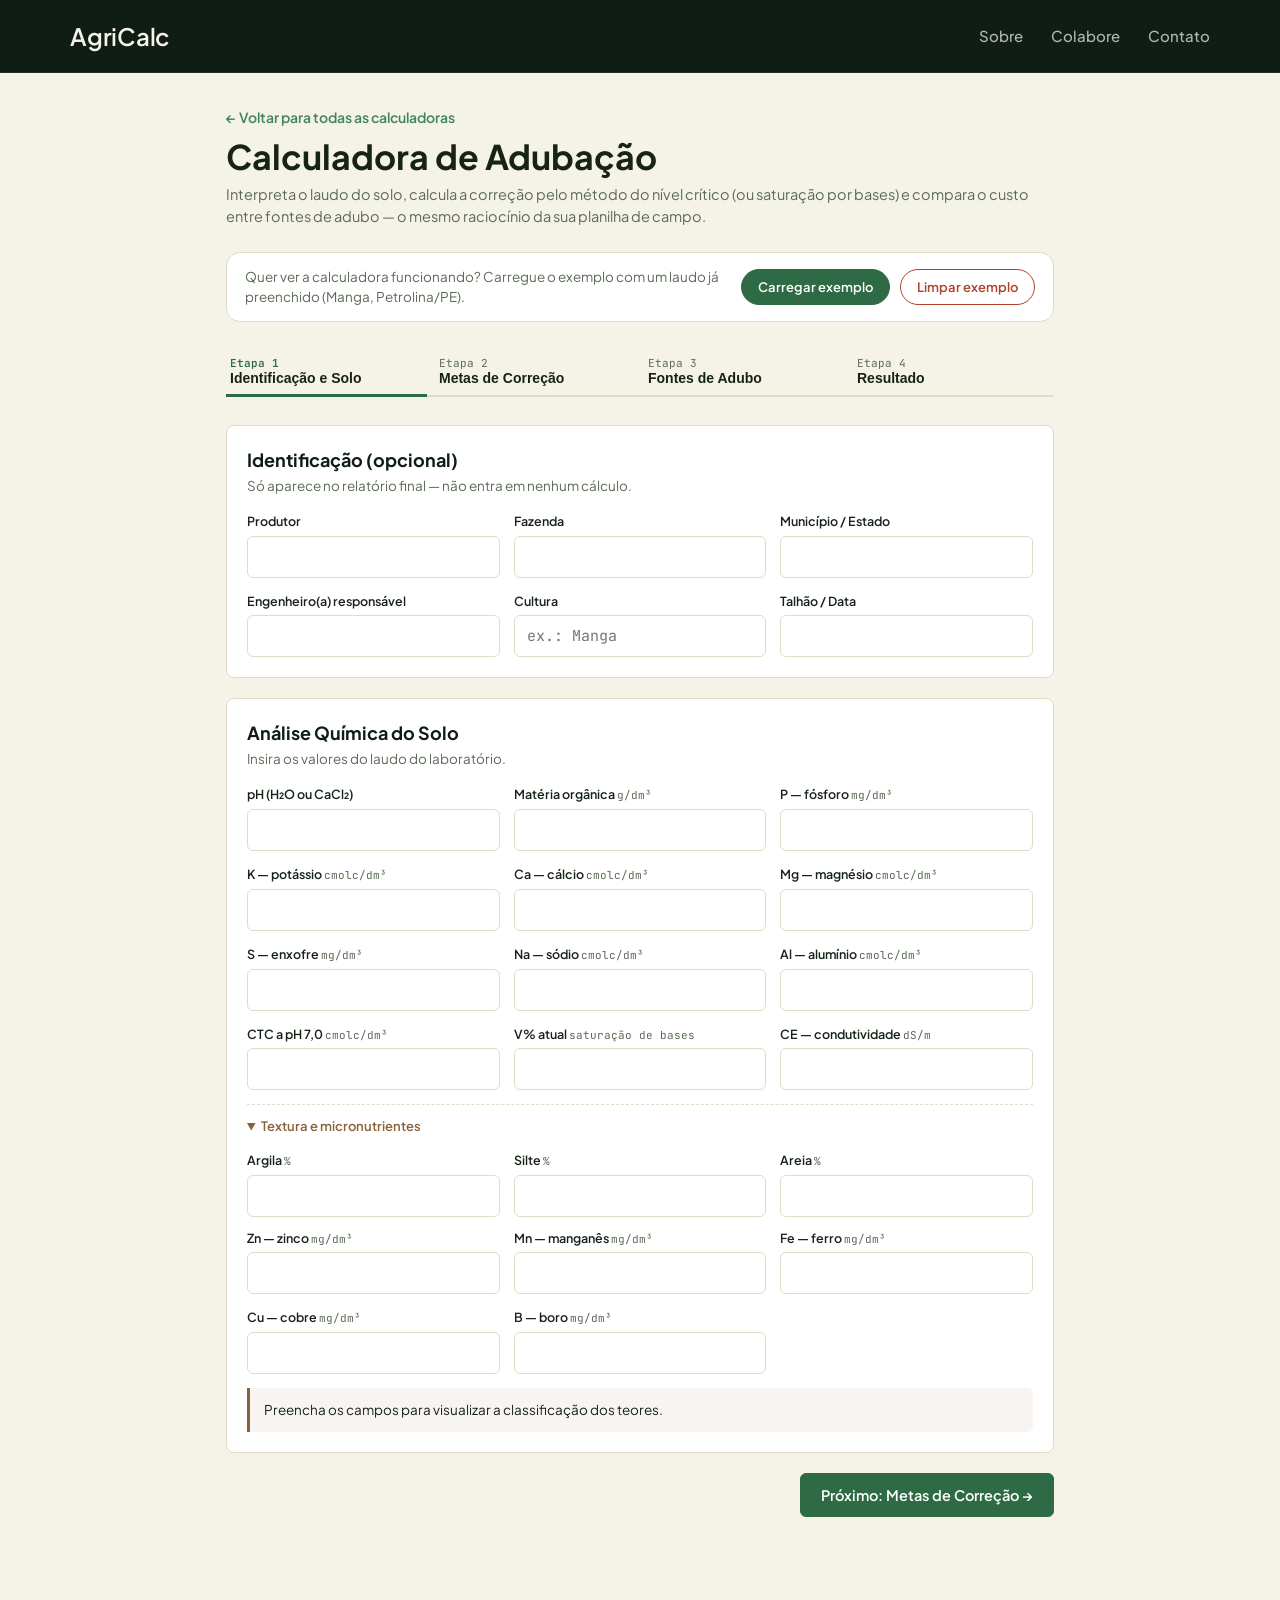
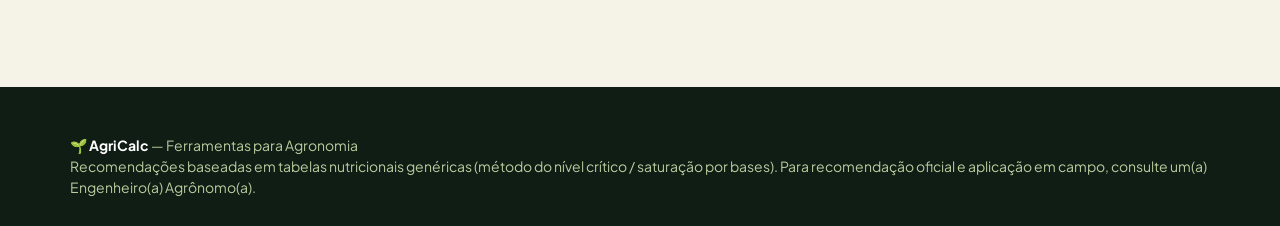
==== apps/correcao.html @ bfd44a60 "Add new pages: Collaborate, Contact, and About sections for AgriCalc" ====
<!DOCTYPE html>
<html lang="pt-BR">
<head>
<meta charset="UTF-8">
<meta name="viewport" content="width=device-width, initial-scale=1.0">
<title>Correção de Solo</title>
<link rel="preconnect" href="https://fonts.googleapis.com">
<link href="https://fonts.googleapis.com/css2?family=JetBrains+Mono:wght@500;600;700&family=Plus+Jakarta+Sans:wght@400;500;600;700;800&display=swap" rel="stylesheet">
<link rel="stylesheet" href="../css/global.css">
</head>
<body>

  <!-- CABEÇALHO -->
  <header>
    <div class="container nav-wrap">
      <a href="../index.html" class="brand">
        AgriCalc<span></span></a>
      <nav>
        <ul>
          <li><a href="pages/sobre.html">Sobre</a></li>
          <li><a href="pages/colaborar.html">Colabore</a></li>
          <li><a href="pages/contato.html">Contato</a></li>
        </ul>
      </nav>
    </div>
  </header>

  <div class="wrap">

    <a href="../index.html" class="btn-back">← Voltar para todas as calculadoras</a>

    <div class="app-header">
      <h1>Calculadora de Adubação</h1>
      <p>Interpreta o laudo do solo, calcula a correção pelo método do nível crítico (ou saturação por bases) e compara o custo entre fontes de adubo — o mesmo raciocínio da sua planilha de campo.</p>
    </div>

    <div class="example-bar">
      <span class="ex-text">Quer ver a calculadora funcionando? Carregue o exemplo com um laudo já preenchido (Manga, Petrolina/PE).</span>
      <button class="btn-sm fill" onclick="carregarExemplo()">Carregar exemplo</button>
      <button class="btn-sm ghost-warn" onclick="limparExemplo()">Limpar exemplo</button>
    </div>

    <div class="mobile-step-indicator" id="mobileStepText">Etapa 1 de 4: Solo</div>

    <div class="stepper">
      <button class="step-btn active" onclick="irPara(1)" id="st-1">
        <span class="step-num">Etapa 1</span>
        <span class="step-lbl">Identificação e Solo</span>
      </button>
      <button class="step-btn" onclick="irPara(2)" id="st-2">
        <span class="step-num">Etapa 2</span>
        <span class="step-lbl">Metas de Correção</span>
      </button>
      <button class="step-btn" onclick="irPara(3)" id="st-3">
        <span class="step-num">Etapa 3</span>
        <span class="step-lbl">Fontes de Adubo</span>
      </button>
      <button class="step-btn" onclick="irPara(4)" id="st-4">
        <span class="step-num">Etapa 4</span>
        <span class="step-lbl">Resultado</span>
      </button>
    </div>

    <!-- ETAPA 1 -->
    <div class="panel active" data-panel="1">

      <div class="card">
        <h2>Identificação (opcional)</h2>
        <p class="sub">Só aparece no relatório final — não entra em nenhum cálculo.</p>
        <div class="grid">
          <div class="field"><label>Produtor</label><input type="text" id="produtor"></div>
          <div class="field"><label>Fazenda</label><input type="text" id="fazenda"></div>
          <div class="field"><label>Município / Estado</label><input type="text" id="municipio"></div>
          <div class="field"><label>Engenheiro(a) responsável</label><input type="text" id="engenheiro"></div>
          <div class="field"><label>Cultura</label><input type="text" id="culturaNome" placeholder="ex.: Manga"></div>
          <div class="field"><label>Talhão / Data</label><input type="text" id="talhaoData"></div>
        </div>
      </div>

      <div class="card">
        <h2>Análise Química do Solo</h2>
        <p class="sub">Insira os valores do laudo do laboratório.</p>
        <div class="grid">
          <div class="field"><label>pH (H₂O ou CaCl₂)</label><input type="text" id="ph" oninput="atualizarTudo()"></div>
          <div class="field"><label>Matéria orgânica <span class="unit">g/dm³</span></label><input type="text" id="mo" oninput="atualizarTudo()"></div>
          <div class="field"><label>P — fósforo <span class="unit">mg/dm³</span></label><input type="text" id="p" oninput="atualizarTudo()"></div>
          <div class="field"><label>K — potássio <span class="unit">cmolc/dm³</span></label><input type="text" id="k" oninput="atualizarTudo()"></div>
          <div class="field"><label>Ca — cálcio <span class="unit">cmolc/dm³</span></label><input type="text" id="ca" oninput="atualizarTudo()"></div>
          <div class="field"><label>Mg — magnésio <span class="unit">cmolc/dm³</span></label><input type="text" id="mg" oninput="atualizarTudo()"></div>
          <div class="field"><label>S — enxofre <span class="unit">mg/dm³</span></label><input type="text" id="s" oninput="atualizarTudo()"></div>
          <div class="field"><label>Na — sódio <span class="unit">cmolc/dm³</span></label><input type="text" id="na" oninput="atualizarTudo()"></div>
          <div class="field"><label>Al — alumínio <span class="unit">cmolc/dm³</span></label><input type="text" id="al" oninput="atualizarTudo()"></div>
          <div class="field"><label>CTC a pH 7,0 <span class="unit">cmolc/dm³</span></label><input type="text" id="ctc" oninput="atualizarTudo()"></div>
          <div class="field"><label>V% atual <span class="unit">saturação de bases</span></label><input type="text" id="vatual" oninput="atualizarTudo()"></div>
          <div class="field"><label>CE — condutividade <span class="unit">dS/m</span></label><input type="text" id="ce" oninput="atualizarTudo()"></div>
        </div>

        <details open>
          <summary>Textura e micronutrientes</summary>
          <div class="grid" style="margin-top:12px;">
            <div class="field"><label>Argila <span class="unit">%</span></label><input type="text" id="argila" oninput="atualizarTudo()"></div>
            <div class="field"><label>Silte <span class="unit">%</span></label><input type="text" id="silte" oninput="atualizarTudo()"></div>
            <div class="field"><label>Areia <span class="unit">%</span></label><input type="text" id="areia" oninput="atualizarTudo()"></div>
          </div>
          <div class="grid" style="margin-top:12px;">
            <div class="field"><label>Zn — zinco <span class="unit">mg/dm³</span></label><input type="text" id="zn" oninput="atualizarTudo()"></div>
            <div class="field"><label>Mn — manganês <span class="unit">mg/dm³</span></label><input type="text" id="mn" oninput="atualizarTudo()"></div>
            <div class="field"><label>Fe — ferro <span class="unit">mg/dm³</span></label><input type="text" id="fe" oninput="atualizarTudo()"></div>
            <div class="field"><label>Cu — cobre <span class="unit">mg/dm³</span></label><input type="text" id="cu" oninput="atualizarTudo()"></div>
            <div class="field"><label>B — boro <span class="unit">mg/dm³</span></label><input type="text" id="b" oninput="atualizarTudo()"></div>
          </div>
        </details>

        <div id="niveis" class="callout">Preencha os campos para visualizar a classificação dos teores.</div>
      </div>

      <div class="nav-row">
        <span></span>
        <button class="btn" onclick="irPara(2)">Próximo: Metas de Correção →</button>
      </div>
    </div>

    <!-- ETAPA 2 -->
    <div class="panel" data-panel="2">

      <div class="card">
        <h2>Área e Cultura</h2>
        <div class="grid two">
          <div class="field"><label>Área a adubar <span class="unit">hectares</span></label><input type="text" id="area" oninput="atualizarTudo()"></div>
          <div class="field"><label>Regime</label>
            <select id="regime">
              <option value="sequeiro">Sequeiro</option>
              <option value="irrigada">Irrigada</option>
            </select>
          </div>
        </div>
      </div>

      <div class="card">
        <h2>Método de correção de Ca, Mg e K</h2>
        <p class="sub">P é sempre corrigido pelo nível crítico. Para Ca, Mg e K, escolha entre elevar até um teor crítico fixo ou até um % alvo da CTC (saturação por bases).</p>
        <div class="radio-row">
          <label><input type="radio" name="metodo" value="nc" checked onchange="atualizarTudo()"> Nível crítico</label>
          <label><input type="radio" name="metodo" value="sat" onchange="atualizarTudo()"> Saturação por bases (% da CTC)</label>
        </div>
        <div class="grid four">
          <div class="field"><label>P crítico <span class="unit">mg/dm³</span></label><input type="text" id="critP" value="60" oninput="atualizarTudo()"></div>
          <div class="field"><label>Ca crítico <span class="unit">cmolc/dm³</span></label><input type="text" id="critCa" value="3,0" oninput="atualizarTudo()"></div>
          <div class="field"><label>Mg crítico <span class="unit">cmolc/dm³</span></label><input type="text" id="critMg" value="0,8" oninput="atualizarTudo()"></div>
          <div class="field"><label>K crítico <span class="unit">cmolc/dm³</span></label><input type="text" id="critK" value="0,31" oninput="atualizarTudo()"></div>
        </div>
        <div class="grid four" style="margin-top:12px;">
          <div class="field"><label>Ca alvo <span class="unit">% da CTC</span></label><input type="text" id="satCa" value="60" oninput="atualizarTudo()"></div>
          <div class="field"><label>Mg alvo <span class="unit">% da CTC</span></label><input type="text" id="satMg" value="15" oninput="atualizarTudo()"></div>
          <div class="field"><label>K alvo <span class="unit">% da CTC</span></label><input type="text" id="satK" value="5" oninput="atualizarTudo()"></div>
          <div class="field"><label>V% alvo</label><input type="text" id="vAlvo" value="70" oninput="atualizarTudo()"></div>
        </div>
      </div>

      <div class="card">
        <h2>Metas Calculadas <span class="unit">(kg/ha)</span></h2>
        <p class="sub">Preenchidas automaticamente a partir do solo e do método acima. N e S não vêm do laudo — informe a exigência da cultura.</p>
        <div class="grid">
          <div class="field"><label>P₂O₅ alvo <span class="unit">kg/ha</span></label><input type="text" id="p_ha" readonly></div>
          <div class="field"><label>K₂O alvo <span class="unit">kg/ha</span></label><input type="text" id="k_ha" readonly></div>
          <div class="field"><label>Ca alvo <span class="unit">kg/ha</span></label><input type="text" id="ca_ha" readonly></div>
          <div class="field"><label>Mg alvo <span class="unit">kg/ha</span></label><input type="text" id="mg_ha" readonly></div>
          <div class="field"><label>N alvo <span class="unit">kg/ha</span></label><input type="text" id="n_ha" value="0" oninput="atualizarTudo()"></div>
          <div class="field"><label>S alvo <span class="unit">kg/ha</span></label><input type="text" id="s_ha" value="0" oninput="atualizarTudo()"></div>
        </div>
      </div>

      <div class="nav-row">
        <button class="btn ghost" onclick="irPara(1)">← Voltar</button>
        <button class="btn" onclick="irPara(3)">Próximo: Fontes de Adubo →</button>
      </div>
    </div>

    <!-- ETAPA 3 -->
    <div class="panel" data-panel="3">
      <div class="card">
        <h2>Fontes de Nutrientes</h2>
        <p class="sub">Escolha a fonte preferida de cada nutriente. Composição (%) e preço (R$/kg) vêm pré-carregados e são editáveis — ajuste ao que você compra na região.</p>

        <div class="subhead">Fósforo (P₂O₅)</div>
        <div class="field"><label>Fonte de P₂O₅</label>
          <select id="fonteP" onchange="atualizarTudo()"></select>
          <div class="composition" id="compP"></div>
        </div>

        <div class="subhead">Potássio (K₂O)</div>
        <div class="field"><label>Fonte de K₂O</label>
          <select id="fonteK" onchange="atualizarTudo()"></select>
          <div class="composition" id="compK"></div>
        </div>

        <div class="subhead">Nitrogênio (N)</div>
        <div class="field"><label>Fonte de N</label>
          <select id="fonteN" onchange="atualizarTudo()"></select>
          <div class="composition" id="compN"></div>
        </div>

        <div class="subhead">Cálcio (Ca)</div>
        <div class="field"><label>Fonte de Ca</label>
          <select id="fonteCa" onchange="atualizarTudo()"></select>
          <div class="composition" id="compCa"></div>
        </div>

        <div class="subhead">Magnésio (Mg)</div>
        <div class="field"><label>Fonte de Mg</label>
          <select id="fonteMg" onchange="atualizarTudo()"></select>
          <div class="composition" id="compMg"></div>
        </div>

        <details open>
          <summary>Micronutrientes (aplicação corretiva com base no laudo)</summary>
          <div class="grid four" style="margin-top:12px;">
            <div class="field"><label>Preço Sulf. Zinco <span class="unit">R$/kg</span></label><input type="text" id="precoZn" value="8" oninput="atualizarTudo()"></div>
            <div class="field"><label>Preço Sulf. Manganês <span class="unit">R$/kg</span></label><input type="text" id="precoMn" value="7" oninput="atualizarTudo()"></div>
            <div class="field"><label>Preço Sulf. Cobre <span class="unit">R$/kg</span></label><input type="text" id="precoCu" value="18" oninput="atualizarTudo()"></div>
            <div class="field"><label>Preço Bórax <span class="unit">R$/kg</span></label><input type="text" id="precoB" value="6" oninput="atualizarTudo()"></div>
            <div class="field"><label>Preço Fe-EDTA <span class="unit">R$/kg</span></label><input type="text" id="precoFe" value="45" oninput="atualizarTudo()"></div>
          </div>
        </details>
      </div>

      <div class="nav-row">
        <button class="btn ghost" onclick="irPara(2)">← Voltar</button>
        <button class="btn" onclick="atualizarTudo(); irPara(4)">Calcular Adubação →</button>
      </div>
    </div>

    <!-- ETAPA 4 -->
    <div class="panel" data-panel="4">
      <div id="resultado"></div>
      <div class="nav-row">
        <button class="btn ghost" onclick="irPara(3)">← Ajustar Adubos</button>
        <button class="btn ghost" onclick="irPara(1)">Nova Consulta</button>
      </div>
    </div>

  </div>

  <footer>
    <div class="container footer-wrap">
      <div>🌱 <strong style="color:#fff;">AgriCalc</strong> — Ferramentas para Agronomia</div>
      <div>Recomendações baseadas em tabelas nutricionais genéricas (método do nível crítico / saturação por bases). Para recomendação oficial e aplicação em campo, consulte um(a) Engenheiro(a) Agrônomo(a).</div>
    </div>
  </footer>

<script>
/* ---------- utilidades numéricas ---------- */
function num(id){
  const el = document.getElementById(id);
  if(!el) return 0;
  const raw = (el.value || '').toString().trim().replace(/\./g,'').replace(',', '.');
  const v = parseFloat(raw);
  return isNaN(v) ? 0 : v;
}
function fmt(v, dec){
  dec = dec===undefined ? 1 : dec;
  if(!isFinite(v)) v = 0;
  return v.toLocaleString('pt-BR', {minimumFractionDigits:dec, maximumFractionDigits:dec});
}
function tagClass(label){
  const l = label.toLowerCase();
  if(l==='alto'||l==='bom'||l==='alcalino') return 'alto';
  if(l==='médio'||l==='medio') return 'medio';
  if(l==='ácido'||l==='acido'||l==='ruim'||l==='salino'||l==='sódico'||l==='sodico') return 'alerta';
  return 'baixo';
}
function tag(label){ return '<span class="badge '+tagClass(label)+'">'+label+'</span>'; }

/* ---------- catálogo de fontes ---------- */
const CATALOGO = {
  P2O5: [
    {id:'map', nome:'MAP — Fosfato Monoamônico', comp:48, extra:{N:11}, preco:5.2},
    {id:'dap', nome:'DAP — Fosfato Diamônico', comp:45, extra:{N:16}, preco:5.6},
    {id:'sfs', nome:'Superfosfato Simples', comp:20, extra:{Ca:18, S:10}, preco:2.4},
    {id:'sft', nome:'Superfosfato Triplo', comp:41, extra:{Ca:12}, preco:4.4},
  ],
  K2O: [
    {id:'kcl', nome:'Cloreto de Potássio (KCl)', comp:60, extra:{}, preco:3.6},
    {id:'kcl_branco', nome:'KCl Branco', comp:60, extra:{}, preco:4.3},
    {id:'sulfato_k', nome:'Sulfato de Potássio', comp:48, extra:{S:17}, preco:8.5},
    {id:'nitrato_k', nome:'Nitrato de Potássio', comp:44, extra:{N:13}, preco:9.6},
  ],
  N: [
    {id:'ureia', nome:'Ureia', comp:45, extra:{}, preco:2.8},
    {id:'sulfato_amonio', nome:'Sulfato de Amônio', comp:21, extra:{S:24}, preco:2.2},
    {id:'nitrato_ca', nome:'Nitrato de Cálcio', comp:15, extra:{Ca:19}, preco:6.0},
    {id:'nitrato_mg', nome:'Nitrato de Magnésio', comp:11, extra:{Mg:9.5}, preco:8.8},
  ],
  Ca: [
    {id:'gesso', nome:'Gesso Agrícola', comp:23, extra:{S:17}, preco:1.0},
    {id:'nitrato_ca2', nome:'Nitrato de Cálcio', comp:19, extra:{N:15}, preco:6.0},
    {id:'calcario', nome:'Calcário Calcítico (referência)', comp:32, extra:{}, preco:0.35},
  ],
  Mg: [
    {id:'sulfato_mg', nome:'Sulfato de Magnésio', comp:9.5, extra:{S:13}, preco:4.8},
    {id:'oxido_mg', nome:'Óxido de Magnésio', comp:55, extra:{}, preco:2.8},
    {id:'nitrato_mg2', nome:'Nitrato de Magnésio', comp:9.5, extra:{N:11}, preco:8.8},
  ],
};
const LABELS = {P2O5:'P₂O₅', K2O:'K₂O', N:'N', Ca:'Ca', Mg:'Mg', S:'S'};

function popularSelects(){
  const map = {fonteP:'P2O5', fonteK:'K2O', fonteN:'N', fonteCa:'Ca', fonteMg:'Mg'};
  Object.entries(map).forEach(([selId, grp])=>{
    const sel = document.getElementById(selId);
    sel.innerHTML = CATALOGO[grp].map(p=>'<option value="'+p.id+'">'+p.nome+'</option>').join('');
  });
}

function preencherComposicao(grp, selId, compDivId){
  const sel = document.getElementById(selId);
  const produto = CATALOGO[grp].find(p=>p.id===sel.value);
  const div = document.getElementById(compDivId);
  if(!produto){ div.innerHTML=''; return; }
  let html = '<label>'+LABELS[grp]+' % <input type="text" data-comp="'+grp+'|'+produto.id+'|comp" value="'+produto.comp+'" onchange="atualizarTudo()"></label>';
  Object.keys(produto.extra).forEach(k=>{
    html += '<label>'+k+' % <input type="text" data-comp="'+grp+'|'+produto.id+'|'+k+'" value="'+produto.extra[k]+'" onchange="atualizarTudo()"></label>';
  });
  html += '<label>R$/kg <input type="text" data-comp="'+grp+'|'+produto.id+'|preco" value="'+produto.preco+'" onchange="atualizarTudo()"></label>';
  div.innerHTML = html;
}

function valorOverride(grp, id, campo, padrao){
  const el = document.querySelector('[data-comp="'+grp+'|'+id+'|'+campo+'"]');
  if(!el) return padrao;
  const raw = el.value.toString().trim().replace(',', '.');
  const v = parseFloat(raw);
  return isNaN(v) ? padrao : v;
}

/* ---------- classificações (laudo) ---------- */
function classPH(v){ return v<=5.5?'Ácido': v>=7?'Alcalino':'Bom'; }
function classMO(v){ return v>=31?'Alto': v<=15?'Baixo':'Médio'; }
function classP(v){ return v>=31?'Alto': v<=13?'Baixo':'Médio'; }
function classCa(v){ return v>=3?'Alto': v<=1.6?'Baixo':'Médio'; }
function classMg(v){ return v>=0.8?'Alto': v<=0.4?'Baixo':'Médio'; }
function classK(v){ return v>=0.31?'Alto': v<=0.16?'Baixo':'Médio'; }
function classNa(v){ return v>=2?'Alto': v<=1?'Baixo':'Médio'; }
function classCE(v){ return v>=4?'Salino': v<=2?'Baixo':'Médio'; }
function classAl(v){ return v>=1?'Alto': v<=0.4?'Baixo':'Médio'; }
function classS(v){ return v>=15?'Alto': v<=10?'Baixo':'Médio'; }
function classSB(v){ return v>=6?'Alto': v<=2.6?'Baixo':'Médio'; }
function classCTC(v){ return v>=8?'Alto': v<=4.1?'Baixo':'Médio'; }
function classV(v){ return v>=71?'Alto': v<=51?'Baixo':'Médio'; }
function classPST(v){ return v>=15?'Sódico': v<=5?'Baixo':'Médio'; }
function classRatio(v, th){ return v>=th?'Bom':'Baixo'; }
function classCaK(v){ return v>=5?'Bom':'Ruim'; }

function classTextura(argila, areia){
  if(argila>=60) return 'Argiloso';
  if(areia>=70) return 'Arenoso';
  return 'Médio';
}

/* micronutrientes: [classificação, dose sugerida] */
function microZn(v){ return {c: v>=1.6?'Alto':v<=1?'Baixo':'Médio', dose: v>=2.2?0:(v<=1?6:3)}; }
function microMn(v){ return {c: v>=9?'Alto':v<=6?'Baixo':'Médio', dose: v>=12?0:(v<=3?15:8)}; }
function microCu(v){ return {c: v>=1.3?'Alto':v<=0.8?'Baixo':'Médio', dose: v>=1.8?0:(v<=0.4?3:2)}; }
function microB(v){ return {c: v>=0.61?'Alto':v<=0.36?'Baixo':'Médio', dose: v>=0.9?0:(v<=0.16?3:2)}; }
function microFe(v){ return {c: v>=31?'Alto':v<=19?'Baixo':'Médio', dose: v>=35?0:(v<=19?6:3)}; }

/* ---------- navegação ---------- */
function irPara(n){
  document.querySelectorAll('.panel').forEach(p=>p.classList.remove('active'));
  document.querySelector('[data-panel="'+n+'"]').classList.add('active');
  document.querySelectorAll('.step-btn').forEach(b=>b.classList.remove('active'));
  document.getElementById('st-'+n).classList.add('active');
  const labels = ['Solo','Metas','Adubos','Resultado'];
  document.getElementById('mobileStepText').textContent = 'Etapa '+n+' de 4: '+labels[n-1];
  if(n===4){ renderResultado(); }
  window.scrollTo({top:0, behavior:'smooth'});
}

/* ---------- cálculo principal ---------- */
function atualizarTudo(){
  atualizarNiveis();
  atualizarMetas();
  atualizarComposicoes();
  if(document.querySelector('[data-panel="4"]').classList.contains('active')){
    renderResultado();
  }
}

function atualizarComposicoes(){
  preencherComposicao('P2O5','fonteP','compP');
  preencherComposicao('K2O','fonteK','compK');
  preencherComposicao('N','fonteN','compN');
  preencherComposicao('Ca','fonteCa','compCa');
  preencherComposicao('Mg','fonteMg','compMg');
}

function atualizarNiveis(){
  const ph=num('ph'), mo=num('mo'), p=num('p'), k=num('k'), ca=num('ca'), mg=num('mg'),
        s=num('s'), na=num('na'), al=num('al'), ctc=num('ctc'), ce=num('ce');

  if(!ph && !p && !k && !ca && !mg && !ctc){
    document.getElementById('niveis').innerHTML = 'Preencha os campos para visualizar a classificação dos teores.';
    return;
  }

  const sb = ca+mg+k+na;
  const pctCa = ctc>0 ? (ca/ctc)*100 : 0;
  const pctMg = ctc>0 ? (mg/ctc)*100 : 0;
  const pctK  = ctc>0 ? (k/ctc)*100 : 0;
  const pst   = ctc>0 ? (na/ctc)*100 : 0;
  const vAtual = num('vatual') || (ctc>0 ? (sb/ctc)*100 : 0);
  const caMg = mg>0 ? ca/mg : 0;
  const mgK = k>0 ? mg/k : 0;
  const caMgK = k>0 ? (ca+mg)/k : 0;
  const caK = k>0 ? ca/k : 0;

  let html = '<div class="table-responsive"><table><tr><th>Atributo</th><th class="num">Valor</th><th>Classe</th><th>Atributo</th><th class="num">Valor</th><th>Classe</th></tr>';
  const rows = [
    ['pH', fmt(ph,1), classPH(ph), 'CTC (pH 7,0)', fmt(ctc,2), classCTC(ctc)],
    ['M.O. (g/dm³)', fmt(mo,1), classMO(mo), 'V% atual', fmt(vAtual,1)+'%', classV(vAtual)],
    ['P (mg/dm³)', fmt(p,1), classP(p), 'Ca/Mg', fmt(caMg,2), classRatio(caMg,3)],
    ['K (cmolc/dm³)', fmt(k,2), classK(k), 'Mg/K', fmt(mgK,2), classRatio(mgK,3)],
    ['Ca (cmolc/dm³)', fmt(ca,2), classCa(ca), '(Ca+Mg)/K', fmt(caMgK,2), classRatio(caMgK,10)],
    ['Mg (cmolc/dm³)', fmt(mg,2), classMg(mg), 'Ca/K', fmt(caK,2), classCaK(caK)],
    ['S (mg/dm³)', fmt(s,1), classS(s), 'Soma de Bases (SB)', fmt(sb,2), classSB(sb)],
    ['Na (cmolc/dm³)', fmt(na,2), classNa(na), '%Ca / %Mg / %K da CTC', fmt(pctCa,1)+' / '+fmt(pctMg,1)+' / '+fmt(pctK,1), ''],
    ['Al (cmolc/dm³)', fmt(al,2), classAl(al), 'PST', fmt(pst,1)+'%', classPST(pst)],
    ['CE (dS/m)', fmt(ce,2), classCE(ce), 'Textura', classTextura(num('argila'),num('areia')), ''],
  ];
  rows.forEach(r=>{
    html += '<tr><td>'+r[0]+'</td><td class="num">'+r[1]+'</td><td>'+(r[2]?tag(r[2]):'')+'</td>'+
            '<td>'+r[3]+'</td><td class="num">'+r[4]+'</td><td>'+(r[5]?tag(r[5]):'')+'</td></tr>';
  });
  html += '</table></div>';
  document.getElementById('niveis').innerHTML = html;
}

function calcularMetas(){
  const p=num('p'), ca=num('ca'), mg=num('mg'), k=num('k'), ctc=num('ctc');
  const critP=num('critP')||60, critCa=num('critCa')||3.0, critMg=num('critMg')||0.8, critK=num('critK')||0.31;
  const satCa=num('satCa')||60, satMg=num('satMg')||15, satK=num('satK')||5;
  const metodo = document.querySelector('input[name="metodo"]:checked').value;

  const corrP = Math.max(0,(critP-p))*2;
  const corrP2O5 = corrP*2.29;

  const corrCaNC = Math.max(0,(critCa-ca))*400;
  const corrMgNC = Math.max(0,(critMg-mg))*240;
  const corrKNC  = Math.max(0,(critK-k))*780;
  const corrK2ONC = corrKNC*1.2;

  const corrCaSat = Math.max(0, ((satCa/100)*ctc - ca))*400;
  const corrMgSat = Math.max(0, ((satMg/100)*ctc - mg))*240;
  const corrKSat  = Math.max(0, ((satK/100)*ctc - k))*780;
  const corrK2OSat = corrKSat*1.2;

  const usarSat = metodo==='sat';
  return {
    P2O5: corrP2O5,
    K2O: usarSat ? corrK2OSat : corrK2ONC,
    Ca: usarSat ? corrCaSat : corrCaNC,
    Mg: usarSat ? corrMgSat : corrMgNC,
    ref: {corrCaNC, corrMgNC, corrKNC, corrCaSat, corrMgSat, corrKSat, usarSat}
  };
}

function atualizarMetas(){
  const m = calcularMetas();
  document.getElementById('p_ha').value = fmt(m.P2O5,1);
  document.getElementById('k_ha').value = fmt(m.K2O,1);
  document.getElementById('ca_ha').value = fmt(m.Ca,1);
  document.getElementById('mg_ha').value = fmt(m.Mg,1);
}

/* ---------- tabela de fontes / custo ---------- */
function linhaProduto(grp, produto, alvoKgHa, area, selecionadoId){
  const comp = valorOverride(grp, produto.id, 'comp', produto.comp);
  const qtdHa = comp>0 ? (alvoKgHa*100)/comp : 0;
  const custoHa = qtdHa * valorOverride(grp, produto.id, 'preco', produto.preco);
  const extras = Object.keys(produto.extra).map(k=>{
    const pctExtra = valorOverride(grp, produto.id, k, produto.extra[k]);
    const kgHaExtra = qtdHa*pctExtra/100;
    return k+': '+fmt(kgHaExtra,1)+' kg/ha';
  }).join(' · ');
  const selecionado = produto.id===selecionadoId;
  return {
    html: '<tr class="'+(selecionado?'selected':'')+'"><td>'+produto.nome+(selecionado?' <strong>(selecionada)</strong>':'')+'</td>'+
      '<td class="num">'+fmt(qtdHa,1)+'</td>'+
      '<td class="num">'+fmt(qtdHa*area,0)+'</td>'+
      '<td>'+(extras||'—')+'</td>'+
      '<td class="num">R$ '+fmt(custoHa,2)+'</td>'+
      '<td class="num">R$ '+fmt(custoHa*area,2)+'</td></tr>',
    qtdHa, custoHa, selecionado
  };
}

function tabelaGrupo(grp, alvoKgHa, area, selId){
  if(alvoKgHa<=0){
    return {html:'<p class="callout">Meta de '+LABELS[grp]+' já atendida pelo solo — nenhuma correção necessária.</p>', selecionada:null};
  }
  const selecionadoId = document.getElementById(selId).value;
  let head = '<div class="table-responsive"><table><tr><th>Fonte de '+LABELS[grp]+'</th><th class="num">kg/ha</th><th class="num">Total ('+fmt(area,0)+' ha)</th><th>Nutrientes extras</th><th class="num">R$/ha</th><th class="num">R$ total</th></tr>';
  let body = '';
  let selecionada = null;
  CATALOGO[grp].forEach(prod=>{
    const linha = linhaProduto(grp, prod, alvoKgHa, area, selecionadoId);
    body += linha.html;
    if(linha.selecionado) selecionada = linha;
  });
  return {html: head+body+'</table></div>', selecionada};
}

function renderResultado(){
  const area = num('area')||1;
  const m = calcularMetas();

  let out = '';

  out += '<div class="card"><h2>Resumo das Metas de Correção</h2><p class="sub">Método usado para Ca, Mg e K: <strong>'+(m.ref.usarSat?'Saturação por Bases':'Nível Crítico')+'</strong>. Valores em kg/ha e para a área total.</p>';
  out += '<div class="kpi-row">';
  [['P₂O₅', m.P2O5], ['K₂O', m.K2O], ['Ca', m.Ca], ['Mg', m.Mg]].forEach(([label,val])=>{
    out += '<div class="kpi"><div class="k-label">'+label+'</div><div class="k-value">'+fmt(val,1)+' kg/ha</div></div>';
  });
  out += '</div>';
  out += '<p class="sub" style="margin-top:10px;">Referência cruzada — Ca/Mg/K pelo outro método: nível crítico Ca '+fmt(m.ref.corrCaNC,1)+' · Mg '+fmt(m.ref.corrMgNC,1)+' · K₂O '+fmt(m.ref.corrKNC*1.2,1)+' kg/ha &nbsp;|&nbsp; saturação de bases Ca '+fmt(m.ref.corrCaSat,1)+' · Mg '+fmt(m.ref.corrMgSat,1)+' · K₂O '+fmt(m.ref.corrKSat*1.2,1)+' kg/ha.</p>';
  out += '</div>';

  let totalCusto = 0;
  const grupos = [
    ['P2O5', m.P2O5, 'fonteP'],
    ['K2O', m.K2O, 'fonteK'],
    ['N', num('n_ha'), 'fonteN'],
    ['Ca', m.Ca, 'fonteCa'],
    ['Mg', m.Mg, 'fonteMg'],
  ];
  grupos.forEach(([grp, alvo, selId])=>{
    const t = tabelaGrupo(grp, alvo, area, selId);
    out += '<div class="card"><h2>'+LABELS[grp]+'</h2>'+t.html+'</div>';
    if(t.selecionada) totalCusto += t.selecionada.custoHa*area;
  });

  // micronutrientes
  const micros = [
    ['Zn', microZn(num('zn')), 'Sulfato de Zinco', num('precoZn')],
    ['Mn', microMn(num('mn')), 'Sulfato de Manganês', num('precoMn')],
    ['Cu', microCu(num('cu')), 'Sulfato de Cobre', num('precoCu')],
    ['B', microB(num('b')), 'Bórax', num('precoB')],
    ['Fe', microFe(num('fe')), 'Fe-EDTA', num('precoFe')],
  ];
  let microHtml = '<div class="table-responsive"><table><tr><th>Nutriente</th><th>Teor</th><th>Classe</th><th>Recomendação</th><th class="num">Total área</th><th class="num">R$ total</th></tr>';
  let custoMicro = 0;
  micros.forEach(([sym, r, produto, preco])=>{
    const totalKg = r.dose*area;
    const custo = totalKg*preco;
    if(r.dose>0) custoMicro += custo;
    microHtml += '<tr><td>'+sym+'</td><td class="num">'+fmt(num(sym.toLowerCase()),2)+' mg/dm³</td><td>'+tag(r.c)+'</td>'+
      '<td>'+(r.dose>0 ? r.dose+' kg/ha de '+produto : 'Dispensa aplicação')+'</td>'+
      '<td class="num">'+fmt(totalKg,0)+' kg</td>'+
      '<td class="num">'+(r.dose>0?'R$ '+fmt(custo,2):'—')+'</td></tr>';
  });
  microHtml += '</table></div>';
  out += '<div class="card"><h2>Micronutrientes</h2><p class="sub">Doses corretivas fixas conforme classe de teor do laudo.</p>'+microHtml+'</div>';
  totalCusto += custoMicro;

  out += '<div class="total-box"><div><div class="t-label">Custo estimado do plano de adubação · '+fmt(area,0)+' ha</div><div class="t-value">R$ '+fmt(totalCusto,2)+'</div></div>'+
         '<div style="font-size:.85rem;color:#c9d6b8;max-width:280px;">Soma das fontes selecionadas em cada nutriente + micronutrientes recomendados. Preços são estimativas editáveis na Etapa 3.</div></div>';

  document.getElementById('resultado').innerHTML = out;
}

/* ---------- exemplo ---------- */
const EXEMPLO = {
  produtor:'Valdemar dos Santos Rodrigues', fazenda:'R4Ni', municipio:'Petrolina, Pernambuco',
  engenheiro:'Wylton Martins França', culturaNome:'Manga', talhaoData:'Talhão 1 · 18/06/2026',
  ph:'6,8', mo:'31,54', p:'53,2', k:'0,25', ca:'2,4', mg:'0,8', s:'', na:'0,43', al:'0',
  ctc:'7,37', vatual:'79', ce:'0,72', argila:'10', silte:'10', areia:'80',
  zn:'17,9', mn:'26,4', fe:'196,2', cu:'0,6', b:'1,42', area:'5'
};
function carregarExemplo(){
  Object.entries(EXEMPLO).forEach(([id,val])=>{
    const el = document.getElementById(id);
    if(el) el.value = val;
  });
  document.getElementById('regime').value = 'irrigada';
  atualizarTudo();
  irPara(1);
}
function limparExemplo(){
  Object.keys(EXEMPLO).forEach(id=>{
    const el = document.getElementById(id);
    if(el) el.value = '';
  });
  document.getElementById('area').value = '';
  document.getElementById('regime').value = 'sequeiro';
  document.getElementById('niveis').innerHTML = 'Preencha os campos para visualizar a classificação dos teores.';
  ['p_ha','k_ha','ca_ha','mg_ha'].forEach(id=>document.getElementById(id).value='0,0');
  document.getElementById('n_ha').value = '0';
  document.getElementById('s_ha').value = '0';
  document.getElementById('resultado').innerHTML = '';
  irPara(1);
}

/* ---------- init ---------- */
popularSelects();
atualizarComposicoes();
atualizarNiveis();
atualizarMetas();
</script>
</body>
</html>
---- css/global.css ----
:root {
  /* Paleta AgriCalc — tons de campo: verde-mata, terra e papel */
  --color-dark: #0F1D15;       /* verde quase-preto — header, footer, títulos */
  --color-primary: #2E6B45;    /* verde de trabalho — botões, links, foco */
  --color-medium: #3F8557;     /* verde médio — hovers, destaques, stats */
  --color-light: #B8CC9E;      /* sálvia clara — texto sobre fundo escuro */

  --color-bg: #F5F2E8;         /* papel/pergaminho — fundo principal */
  --color-card: #FFFFFF;
  --color-text: #182318;
  --color-muted: #5B6A57;
  --color-border: #E1DBC7;
  --radius: 14px;

  /* Cores complementares — badges, alertas e categorias */
  --color-accent: #8A6239;     /* terra — categoria Solo, textos secundários */
  --color-teal: #2D6E6B;       /* categoria Aplicação (água/pulverização) */
  --color-alert: #AE4128;      /* alerta — avisos e valores fora da faixa */
  --radius-sm: 8px;

  /* Tipografia */
  --font-display: 'Plus Jakarta Sans', sans-serif;
  --font-body: 'Plus Jakarta Sans', sans-serif;
  --font-mono: 'JetBrains Mono', monospace;
}

* { box-sizing: border-box; margin: 0; padding: 0; }

body {
  background-color: var(--color-bg);
  color: var(--color-text);
  font-family: var(--font-body);
  line-height: 1.5;
  -webkit-font-smoothing: antialiased;
}

.container {
  max-width: 1180px;
  margin: 0 auto;
  padding: 0 20px;
}

/* ==========================================================================
   HEADER / NAVBAR (compartilhado por todas as páginas)
   — verde-escuro profundo, mesma cor do rodapé, contrastando com o papel
     do restante da página
   ========================================================================== */
header {
  background: var(--color-dark);
  border-bottom: 1px solid rgba(255, 255, 255, 0.08);
  position: sticky;
  top: 0;
  z-index: 100;
}
.nav-wrap {
  display: flex;
  justify-content: space-between;
  align-items: center;
  height: 72px;
}
.brand {
  font-family: var(--font-body);
  font-size: 24px;
  font-weight: 600;
  color: var(--color-bg);
  text-decoration: none;
  display: flex;
  align-items: center;
  gap: 8px;
  letter-spacing: -0.01em;
}

nav ul { display: flex; list-style: none; gap: 28px; }
nav a {
  text-decoration: none;
  color: rgba(245, 242, 232, 0.72);
  font-weight: 500;
  font-size: 15px;
  transition: color 0.2s;
}
nav a:hover { color: var(--color-light); }
nav a[aria-current="page"] { color: var(--color-light); font-weight: 600; }

.btn-back {
  display: inline-flex;
  align-items: center;
  gap: 6px;
  color: var(--color-medium);
  text-decoration: none;
  font-weight: 600;
  font-size: 14px;
  transition: color 0.2s;
}
.btn-back:hover { color: var(--color-primary); }

/* ==========================================================================
   HERO (página inicial)
   — prolonga o verde-escuro do header e dissolve em direção ao papel,
     com textura sutil lembrando sulcos de plantio
   ========================================================================== */
.hero {
  padding: 76px 0 64px 0;
  text-align: center;
  background: linear-gradient(180deg, var(--color-dark) 0%, #2A5138 100%, var(--color-bg) 100%);
}
.hero-tag {
  display: inline-flex;
  align-items: center;
  gap: 6px;
  font-family: var(--font-mono);
  font-size: 12.5px;
  background: rgba(255, 255, 255, 0.07);
  color: var(--color-light);
  padding: 6px 16px;
  border-radius: 20px;
  margin-bottom: 22px;
  font-weight: 500;
  border: 1px solid rgba(255, 255, 255, 0.16);
}
.hero h1 {
  font-family: var(--font-display);
  font-size: clamp(34px, 5.5vw, 52px);
  font-weight: 700;
  color: var(--color-bg);
  margin-bottom: 18px;
  line-height: 1.15;
  letter-spacing: -0.02em;
}
.hero p {
  font-size: 18px;
  color: rgba(245, 242, 232, 0.72);
  max-width: 700px;
  margin: 0 auto 36px auto;
}

.search-wrapper { max-width: 640px; margin: 0 auto; }
.search-box {
  display: flex;
  align-items: center;
  background: var(--color-card);
  border: 2px solid transparent;
  border-radius: 40px;
  padding: 6px 8px 6px 20px;
  box-shadow: 0 14px 34px rgba(6, 16, 10, 0.35);
  transition: all 0.2s ease;
}
.search-box:focus-within {
  border-color: var(--color-medium);
  box-shadow: 0 14px 38px rgba(6, 16, 10, 0.4);
}
.search-box input {
  width: 100%;
  border: none;
  outline: none;
  font-size: 16px;
  background: transparent;
  color: var(--color-dark);
  font-family: var(--font-body);
}
.search-btn {
  background: var(--color-primary);
  color: white;
  border: none;
  padding: 12px 24px;
  border-radius: 30px;
  font-weight: 600;
  cursor: pointer;
  font-size: 14px;
  transition: background 0.2s;
}
.search-btn:hover { background: var(--color-dark); }

.quick-filters {
  display: flex;
  justify-content: center;
  flex-wrap: wrap;
  gap: 8px;
  margin-top: 20px;
}
.chip {
  background: rgba(255, 255, 255, 0.06);
  border: 1px solid rgba(255, 255, 255, 0.16);
  padding: 6px 14px;
  border-radius: 20px;
  font-size: 13px;
  color: rgba(245, 242, 232, 0.78);
  cursor: pointer;
  transition: all 0.2s;
  font-weight: 500;
}
.chip:hover {
  border-color: var(--color-light);
  color: var(--color-light);
  background: rgba(255, 255, 255, 0.1);
}

.hero-stats {
  display: flex;
  justify-content: center;
  flex-wrap: wrap;
  gap: 20px 48px;
  max-width: 820px;
  margin: 45px auto 0 auto;
  padding-top: 30px;
  border-top: 1px solid rgba(255, 255, 255, 0.14);
}
.stat-item { text-align: center; min-width: 140px; }
.stat-number {
  font-family: var(--font-mono);
  font-size: 26px;
  font-weight: 600;
  color: var(--color-light);
  display: block;
}
.stat-label { font-size: 13.5px; color: rgba(245, 242, 232, 0.62); font-weight: 500; }

/* ==========================================================================
   CATEGORIAS E CARDS DE APPS (página inicial)
   ========================================================================== */
.section-title {
  margin: 50px 0 24px 0;
  font-family: var(--font-display);
  font-size: 22px;
  font-weight: 700;
  color: var(--color-dark);
  display: flex;
  align-items: center;
  gap: 10px;
}
.section-title::before {
  content: '';
  display: block;
  width: 5px;
  height: 22px;
  background: var(--color-primary);
  border-radius: 3px;
}

.grid-apps {
  display: grid;
  grid-template-columns: repeat(auto-fill, minmax(340px, 1fr));
  gap: 22px;
}
.app-card {
  background: var(--color-card);
  border: 1px solid var(--color-border);
  border-top: 3px solid var(--color-primary);
  border-radius: var(--radius);
  padding: 26px;
  text-decoration: none;
  color: inherit;
  display: flex;
  flex-direction: column;
  justify-content: space-between;
  transition: transform 0.2s, box-shadow 0.2s, border-color 0.2s;
}
.app-card:hover {
  transform: translateY(-4px);
  box-shadow: 0 12px 26px rgba(15, 29, 21, 0.12);
  border-color: var(--color-border);
}

/* Codificação de cor por categoria — informação estrutural, não decoração */
.grid-apps[data-cat="solo"] .app-card { border-top-color: var(--color-accent); }
.grid-apps[data-cat="solo"] .app-icon { background: rgba(138, 98, 57, 0.14); }
.grid-apps[data-cat="app"] .app-card { border-top-color: var(--color-teal); }
.grid-apps[data-cat="app"] .app-icon { background: rgba(45, 110, 107, 0.14); }
.grid-apps[data-cat="seed"] .app-card { border-top-color: var(--color-primary); }
.grid-apps[data-cat="seed"] .app-icon { background: rgba(46, 107, 69, 0.14); }

.app-icon {
  font-size: 24px;
  margin-bottom: 16px;
  width: 48px;
  height: 48px;
  background: rgba(46, 107, 69, 0.12);
  border-radius: 12px;
  display: flex;
  align-items: center;
  justify-content: center;
}
.app-card h3 {
  font-family: var(--font-display);
  font-size: 18px;
  font-weight: 700;
  color: var(--color-dark);
  margin-bottom: 8px;
}
.app-card p {
  font-size: 14.5px;
  color: var(--color-muted);
  margin-bottom: 22px;
  flex-grow: 1;
  line-height: 1.45;
}
.app-link { font-size: 14px; font-weight: 600; color: var(--color-medium); display: flex; align-items: center; gap: 4px; }

/* ==========================================================================
   PÁGINAS DE CALCULADORA (ex.: apps/adubacao.html)
   ========================================================================== */
.wrap {
  max-width: 860px;
  margin: 0 auto;
  padding: 32px 16px 90px 16px;
}

.app-header { margin: 8px 0 24px 0; }
.app-header h1 {
  font-family: var(--font-display);
  font-size: clamp(24px, 4.5vw, 34px);
  font-weight: 700;
  line-height: 1.15;
  margin: 0 0 8px 0;
  color: var(--color-text);
}
.app-header p { margin: 0; color: var(--color-muted); font-size: 14.5px; line-height: 1.5; }

/* Stepper / Indicador de Progresso */
.stepper {
  display: flex;
  gap: 8px;
  margin: 20px 0 28px 0;
  border-bottom: 2px solid var(--color-border);
  padding-bottom: 12px;
}
.step-btn {
  flex: 1;
  background: transparent;
  border: none;
  padding: 8px 4px;
  text-align: left;
  cursor: pointer;
  border-bottom: 3px solid transparent;
  margin-bottom: -14px;
  transition: all .15s ease;
  border-radius: 0;
}
.step-btn .step-num {
  display: block;
  font-family: var(--font-mono);
  font-size: 11px;
  color: var(--color-muted);
}
.step-btn .step-lbl { font-size: 14px; font-weight: 600; color: var(--color-text); }
.step-btn.active { border-bottom-color: var(--color-primary); }
.step-btn.active .step-num { color: var(--color-primary); font-weight: 600; }

.mobile-step-indicator {
  display: none;
  font-family: var(--font-mono);
  font-size: 12px;
  font-weight: 600;
  color: var(--color-primary);
  background: rgba(46, 107, 69, 0.08);
  padding: 6px 12px;
  border-radius: 20px;
  margin-bottom: 16px;
  width: fit-content;
}

/* Painéis */
.panel { display: none; }
.panel.active { display: block; animation: fadeIn .2s ease; }
@keyframes fadeIn { from { opacity: 0; transform: translateY(3px); } to { opacity: 1; transform: translateY(0); } }

/* Cards de conteúdo (calculadoras) */
.card {
  background: var(--color-card);
  border: 1px solid var(--color-border);
  border-radius: var(--radius-sm);
  padding: 20px;
  margin-bottom: 20px;
}
.card h2 { font-family: var(--font-display); font-size: 18px; font-weight: 700; margin: 0 0 4px 0; color: var(--color-dark); }
.card .sub { color: var(--color-muted); font-size: 13.5px; margin: 0 0 16px 0; line-height: 1.4; }

/* Form Layout */
.grid { display: grid; grid-template-columns: repeat(3, 1fr); gap: 14px; }
.grid.two { grid-template-columns: repeat(2, 1fr); }
.grid.four { grid-template-columns: repeat(4, 1fr); }

label { display: block; font-size: 12.5px; font-weight: 600; color: var(--color-text); margin-bottom: 5px; }
.unit { font-size: 11px; font-weight: 400; color: var(--color-muted); font-family: var(--font-mono); }

input[type=number], input[type=text], input[type=email], textarea, select {
  width: 100%;
  padding: 10px 12px;
  border: 1px solid var(--color-border);
  border-radius: 6px;
  background: #FFF;
  font-family: var(--font-mono);
  font-size: 15px; /* evita zoom automático no mobile */
  color: var(--color-text);
  transition: border-color .15s ease;
}
select, textarea { font-family: var(--font-body); }
textarea { min-height: 120px; line-height: 1.5; resize: vertical; }
.form-note { font-size: 12.5px; color: var(--color-muted); margin-top: 12px; }
input:focus, select:focus {
  outline: none;
  border-color: var(--color-primary);
  box-shadow: 0 0 0 2px rgba(46, 107, 69, 0.15);
}

/* Modo Avançado */
details { margin-top: 14px; border-top: 1px dashed var(--color-border); padding-top: 12px; }
summary { cursor: pointer; font-size: 13px; font-weight: 600; color: var(--color-accent); user-select: none; }
details[open] summary { margin-bottom: 14px; }

/* Badges */
.badge {
  display: inline-block;
  padding: 3px 8px;
  border-radius: 4px;
  font-size: 11px;
  font-family: var(--font-mono);
  font-weight: 600;
  margin: 2px 4px 2px 0;
}
.badge.baixo { background: rgba(138, 98, 57, 0.14); color: var(--color-accent); }
.badge.medio { background: rgba(15, 29, 21, 0.08); color: var(--color-text); }
.badge.alto { background: rgba(46, 107, 69, 0.14); color: var(--color-primary); }
.badge.alerta { background: rgba(174, 65, 40, 0.13); color: var(--color-alert); }

/* Callouts */
.callout {
  border-left: 3px solid var(--color-accent);
  background: rgba(138, 98, 57, 0.07);
  padding: 12px 14px;
  border-radius: 0 6px 6px 0;
  font-size: 13.5px;
  color: var(--color-text);
  margin-top: 14px;
  line-height: 1.45;
}
.callout.warn { border-left-color: var(--color-alert); background: rgba(174, 65, 40, 0.07); }
.callout.ok { border-left-color: var(--color-primary); background: rgba(46, 107, 69, 0.08); }

/* Composições e subcabeçalhos */
.composition { font-family: var(--font-mono); font-size: 12px; color: var(--color-primary); margin-top: 4px; font-weight: 500; }
.subhead {
  font-family: var(--font-mono);
  font-size: 11px;
  letter-spacing: .02em;
  color: var(--color-muted);
  margin: 18px 0 10px 0;
  border-top: 1px solid var(--color-border);
  padding-top: 14px;
  font-weight: 600;
}

/* Tabelas Responsivas */
.table-responsive { width: 100%; overflow-x: auto; -webkit-overflow-scrolling: touch; margin-top: 8px; }
table { width: 100%; border-collapse: collapse; font-size: 13.5px; white-space: nowrap; }
th, td { text-align: left; padding: 10px 8px; border-bottom: 1px solid var(--color-border); }
th { font-family: var(--font-mono); font-size: 11px; color: var(--color-muted); font-weight: 600; }
td.num, th.num { text-align: right; font-family: var(--font-mono); }

/* Botões e Barra de Navegação */
.nav-row { display: flex; justify-content: space-between; gap: 12px; margin-top: 10px; }
button.btn {
  font-family: var(--font-body);
  font-weight: 600;
  font-size: 14.5px;
  padding: 12px 20px;
  border-radius: 6px;
  border: 1px solid var(--color-primary);
  cursor: pointer;
  background: var(--color-primary);
  color: #FFF;
  transition: background .15s ease, transform .1s ease;
}
button.btn:active { transform: scale(0.98); }
button.btn:hover { background: var(--color-dark); }
button.btn.ghost { background: transparent; color: var(--color-text); border-color: var(--color-border); }
button.btn.ghost:hover { border-color: var(--color-muted); background: transparent; }

/* ==========================================================================
   COMPONENTES ADICIONAIS — calculadoras com exemplo pré-carregado e
   comparação de custo entre fontes (ex.: Adubação e Calagem)
   ========================================================================== */
.example-bar {
  display: flex;
  gap: 10px;
  flex-wrap: wrap;
  align-items: center;
  background: var(--color-card);
  border: 1px solid var(--color-border);
  border-radius: var(--radius);
  padding: 14px 18px;
  margin: 18px 0 26px 0;
}
.example-bar .ex-text { font-size: 13.5px; color: var(--color-muted); flex: 1; min-width: 220px; }

.btn-sm {
  font-family: var(--font-body);
  font-size: 13px;
  font-weight: 600;
  padding: 9px 16px;
  border-radius: 999px;
  border: 1px solid var(--color-primary);
  background: #FFF;
  color: var(--color-primary);
  cursor: pointer;
  transition: background .15s ease, color .15s ease;
}
.btn-sm:hover { background: rgba(46, 107, 69, 0.08); }
.btn-sm.fill { background: var(--color-primary); color: #FFF; }
.btn-sm.fill:hover { background: var(--color-dark); }
.btn-sm.ghost-warn { border-color: var(--color-alert); color: var(--color-alert); }
.btn-sm.ghost-warn:hover { background: rgba(174, 65, 40, 0.08); }

.radio-row { display: flex; gap: 16px; flex-wrap: wrap; margin-bottom: 10px; }
.radio-row label { display: flex; align-items: center; gap: 6px; font-size: 14px; font-weight: 500; color: var(--color-text); margin-bottom: 0; }

/* Composição editável das fontes de adubo (% e R$/kg inline) */
.composition { display: flex; gap: 10px; flex-wrap: wrap; margin-top: 6px; font-family: var(--font-body); }
.composition label { display: inline-flex; align-items: center; gap: 4px; font-size: 12px; font-weight: 400; color: var(--color-muted); margin-bottom: 0; }
.composition input { width: 64px; padding: 4px 6px; font-size: 12px; }

/* Realce da fonte selecionada nas tabelas de comparação */
table tr.selected { background: rgba(46, 107, 69, 0.07); }
table tr.selected td:first-child { border-left: 3px solid var(--color-primary); padding-left: 6px; }

/* KPIs de resumo (metas de correção) */
.kpi-row { display: grid; grid-template-columns: repeat(4, 1fr); gap: 12px; margin: 14px 0 4px 0; }
.kpi { background: var(--color-bg); border: 1px solid var(--color-border); border-radius: var(--radius-sm); padding: 12px 14px; }
.kpi .k-label { font-size: 11px; letter-spacing: .02em; color: var(--color-muted); }
.kpi .k-value { font-family: var(--font-mono); font-size: 1.2rem; color: var(--color-dark); font-weight: 600; }

/* Custo total estimado do plano de adubação */
.total-box {
  background: var(--color-dark);
  color: #FFF;
  border-radius: var(--radius);
  padding: 20px 24px;
  margin-top: 20px;
  display: flex;
  justify-content: space-between;
  align-items: center;
  flex-wrap: wrap;
  gap: 12px;
}
.total-box .t-label { font-size: 13px; color: var(--color-light); }
.total-box .t-value { font-family: var(--font-mono); font-size: 1.6rem; font-weight: 600; }

@media (max-width: 640px) {
  .kpi-row { grid-template-columns: 1fr 1fr; }
}

/* ==========================================================================
   RODAPÉ (compartilhado por todas as páginas)
   — mesma cor de fundo do header (var(--color-dark))
   ========================================================================== */
footer {
  margin-top: 80px;
  background: var(--color-dark);
  color: var(--color-light);
  padding: 48px 0 28px 0;
  font-size: 14px;
}
.footer-grid {
  display: grid;
  grid-template-columns: 1.4fr 1fr 1fr;
  gap: 32px;
  padding-bottom: 32px;
}
.footer-logo {
  font-family: var(--font-body);
  font-size: 18px;
  font-weight: 600;
  color: var(--color-bg);
  margin-bottom: 10px;
}
.footer-col p { font-size: 13.5px; color: rgba(245, 242, 232, 0.6); line-height: 1.55; max-width: 280px; }
.footer-col h4 {
  font-family: var(--font-display);
  font-size: 13px;
  font-weight: 600;
  color: var(--color-bg);
  margin-bottom: 14px;
}
.footer-col ul { list-style: none; display: flex; flex-direction: column; gap: 10px; }
.footer-col a { color: rgba(245, 242, 232, 0.68); text-decoration: none; font-size: 13.5px; transition: color .2s; }
.footer-col a:hover { color: var(--color-light); }
.footer-bottom {
  display: flex;
  justify-content: space-between;
  align-items: center;
  flex-wrap: wrap;
  gap: 10px 24px;
  padding-top: 22px;
  border-top: 1px solid rgba(255, 255, 255, 0.1);
  font-size: 12.5px;
  color: rgba(245, 242, 232, 0.5);
}

/* ==========================================================================
   RESPONSIVO
   ========================================================================== */
@media (max-width: 768px) {
  nav { display: none; }
  .hero-stats { flex-direction: column; gap: 16px; }
  .grid-apps { grid-template-columns: 1fr; }
  .footer-grid { grid-template-columns: 1fr; gap: 28px; }
}

@media (max-width: 640px) {
  .wrap { padding: 16px 12px 90px 12px; }
  .stepper { display: none; }
  .mobile-step-indicator { display: inline-block; }
  .grid, .grid.two, .grid.four { grid-template-columns: 1fr; }

  /* Barra de navegação fixa no rodapé, no mobile, dentro das calculadoras */
  .panel .nav-row {
    position: fixed;
    bottom: 0;
    left: 0;
    right: 0;
    background: #FFF;
    padding: 12px 16px;
    box-shadow: 0 -2px 10px rgba(0,0,0,0.08);
    border-top: 1px solid var(--color-border);
    z-index: 100;
    margin: 0;
  }
  .panel .nav-row button.btn { flex: 1; text-align: center; }
}
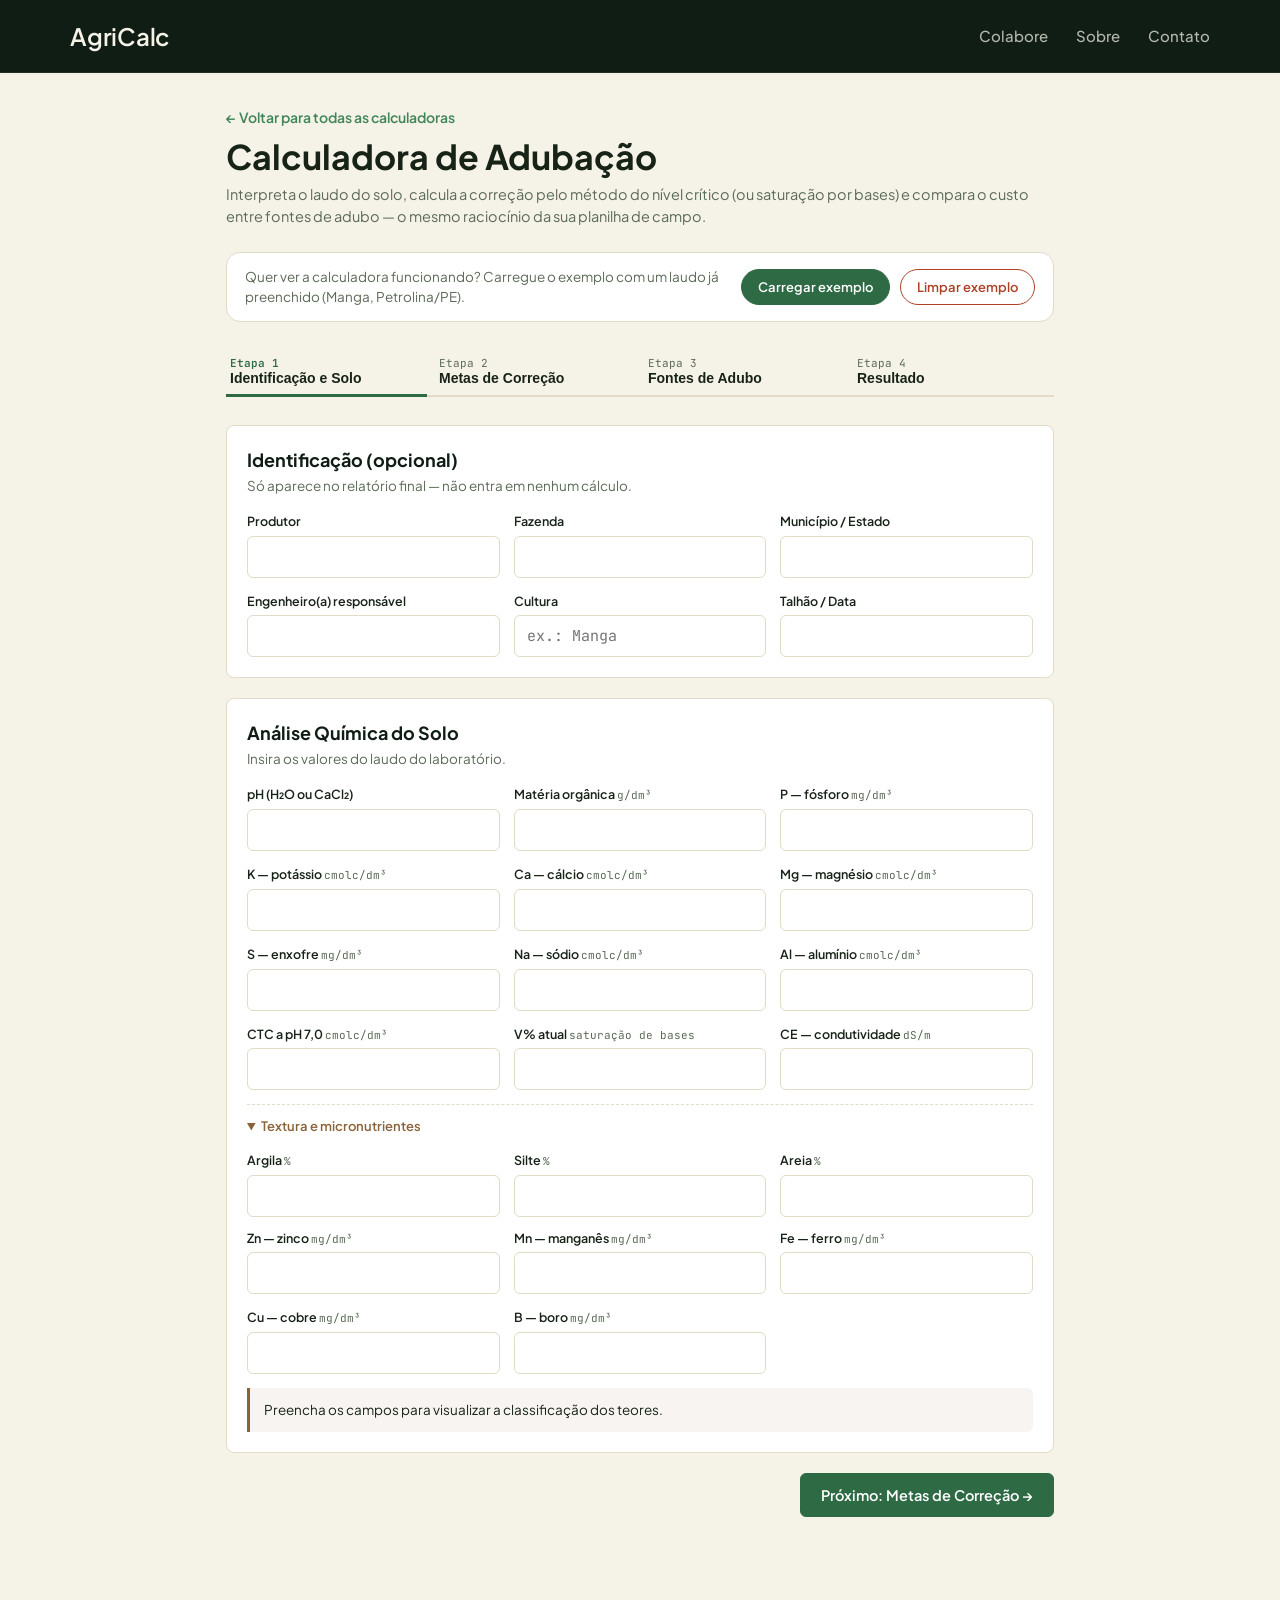
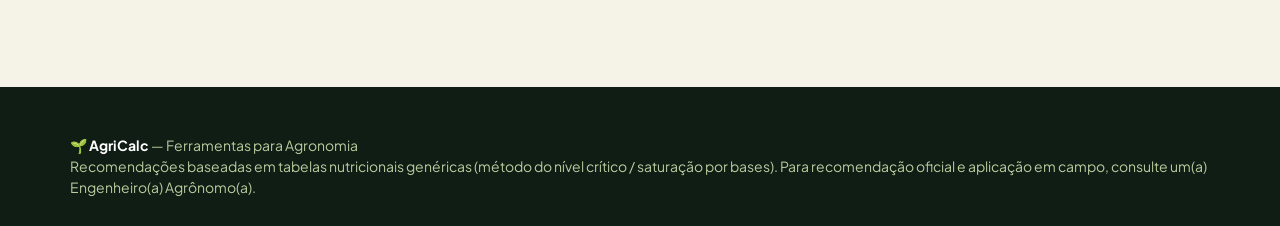
==== commit 2d9dd692: "feat: implementar cabeçalho responsivo com botão hambúrguer para navegação" ====
--- a/apps/correcao.html
+++ b/apps/correcao.html
@@ -10,20 +10,27 @@
 </head>
 <body>
 
-  <!-- CABEÇALHO -->
-  <header>
-    <div class="container nav-wrap">
-      <a href="../index.html" class="brand">
-        AgriCalc<span></span></a>
-      <nav>
-        <ul>
-          <li><a href="pages/sobre.html">Sobre</a></li>
-          <li><a href="pages/colaborar.html">Colabore</a></li>
-          <li><a href="pages/contato.html">Contato</a></li>
-        </ul>
-      </nav>
-    </div>
-  </header>
+<!-- CABEÇALHO -->
+<header>
+  <div class="container nav-wrap">
+    <a href="index.html" class="brand">AgriCalc</a>
+    
+    <!-- Botão Hambúrguer -->
+    <button class="hamburger-btn" id="menuToggle" aria-label="Abrir menu" aria-expanded="false">
+      <span></span>
+      <span></span>
+      <span></span>
+    </button>
+
+    <nav id="navMenu">
+      <ul>
+        <li><a href="pages/colaborar.html">Colabore</a></li>
+        <li><a href="pages/sobre.html">Sobre</a></li>
+        <li><a href="pages/contato.html">Contato</a></li>
+      </ul>
+    </nav>
+  </div>
+</header>
 
   <div class="wrap">
 
--- a/css/global.css
+++ b/css/global.css
@@ -596,10 +596,77 @@
 }
 
 /* ==========================================================================
+   BOTÃO HAMBÚRGUER (Escondido no desktop)
+   ========================================================================== */
+.hamburger-btn {
+  display: none;
+  background: transparent;
+  border: none;
+  cursor: pointer;
+  padding: 4px;
+  flex-direction: column;
+  justify-content: space-between;
+  width: 30px;
+  height: 22px;
+  z-index: 101;
+}
+
+.hamburger-btn span {
+  width: 100%;
+  height: 2px;
+  background-color: var(--color-bg);
+  border-radius: 2px;
+  transition: all 0.3s ease;
+}
+
+/* Animação do botão para o ícone de 'X' quando aberto */
+.hamburger-btn.active span:nth-child(1) {
+  transform: translateY(10px) rotate(45deg);
+}
+.hamburger-btn.active span:nth-child(2) {
+  opacity: 0;
+}
+.hamburger-btn.active span:nth-child(3) {
+  transform: translateY(-10px) rotate(-45deg);
+}
+
+/* ==========================================================================
    RESPONSIVO
    ========================================================================== */
 @media (max-width: 768px) {
-  nav { display: none; }
+  /* Exibe o botão hambúrguer */
+  .hamburger-btn { 
+    display: flex; 
+  }
+
+  /* Estilização do Menu Mobile caindo abaixo do Header */
+  header .nav-wrap {
+    position: relative;
+  }
+
+  nav {
+    display: none; /* Oculto por padrão no mobile */
+    position: absolute;
+    top: 72px; /* Altura do header */
+    left: 0;
+    width: 100%;
+    background-color: var(--color-dark);
+    border-bottom: 1px solid rgba(255, 255, 255, 0.12);
+    padding: 20px 0;
+    box-shadow: 0 10px 20px rgba(0, 0, 0, 0.3);
+  }
+
+  nav.active {
+    display: block; /* Exibe o menu quando a classe .active for adicionada */
+    animation: fadeIn 0.2s ease;
+  }
+
+  nav ul {
+    flex-direction: column;
+    align-items: center;
+    gap: 20px;
+  }
+
   .hero-stats { flex-direction: column; gap: 16px; }
   .grid-apps { grid-template-columns: 1fr; }
   .footer-grid { grid-template-columns: 1fr; gap: 28px; }
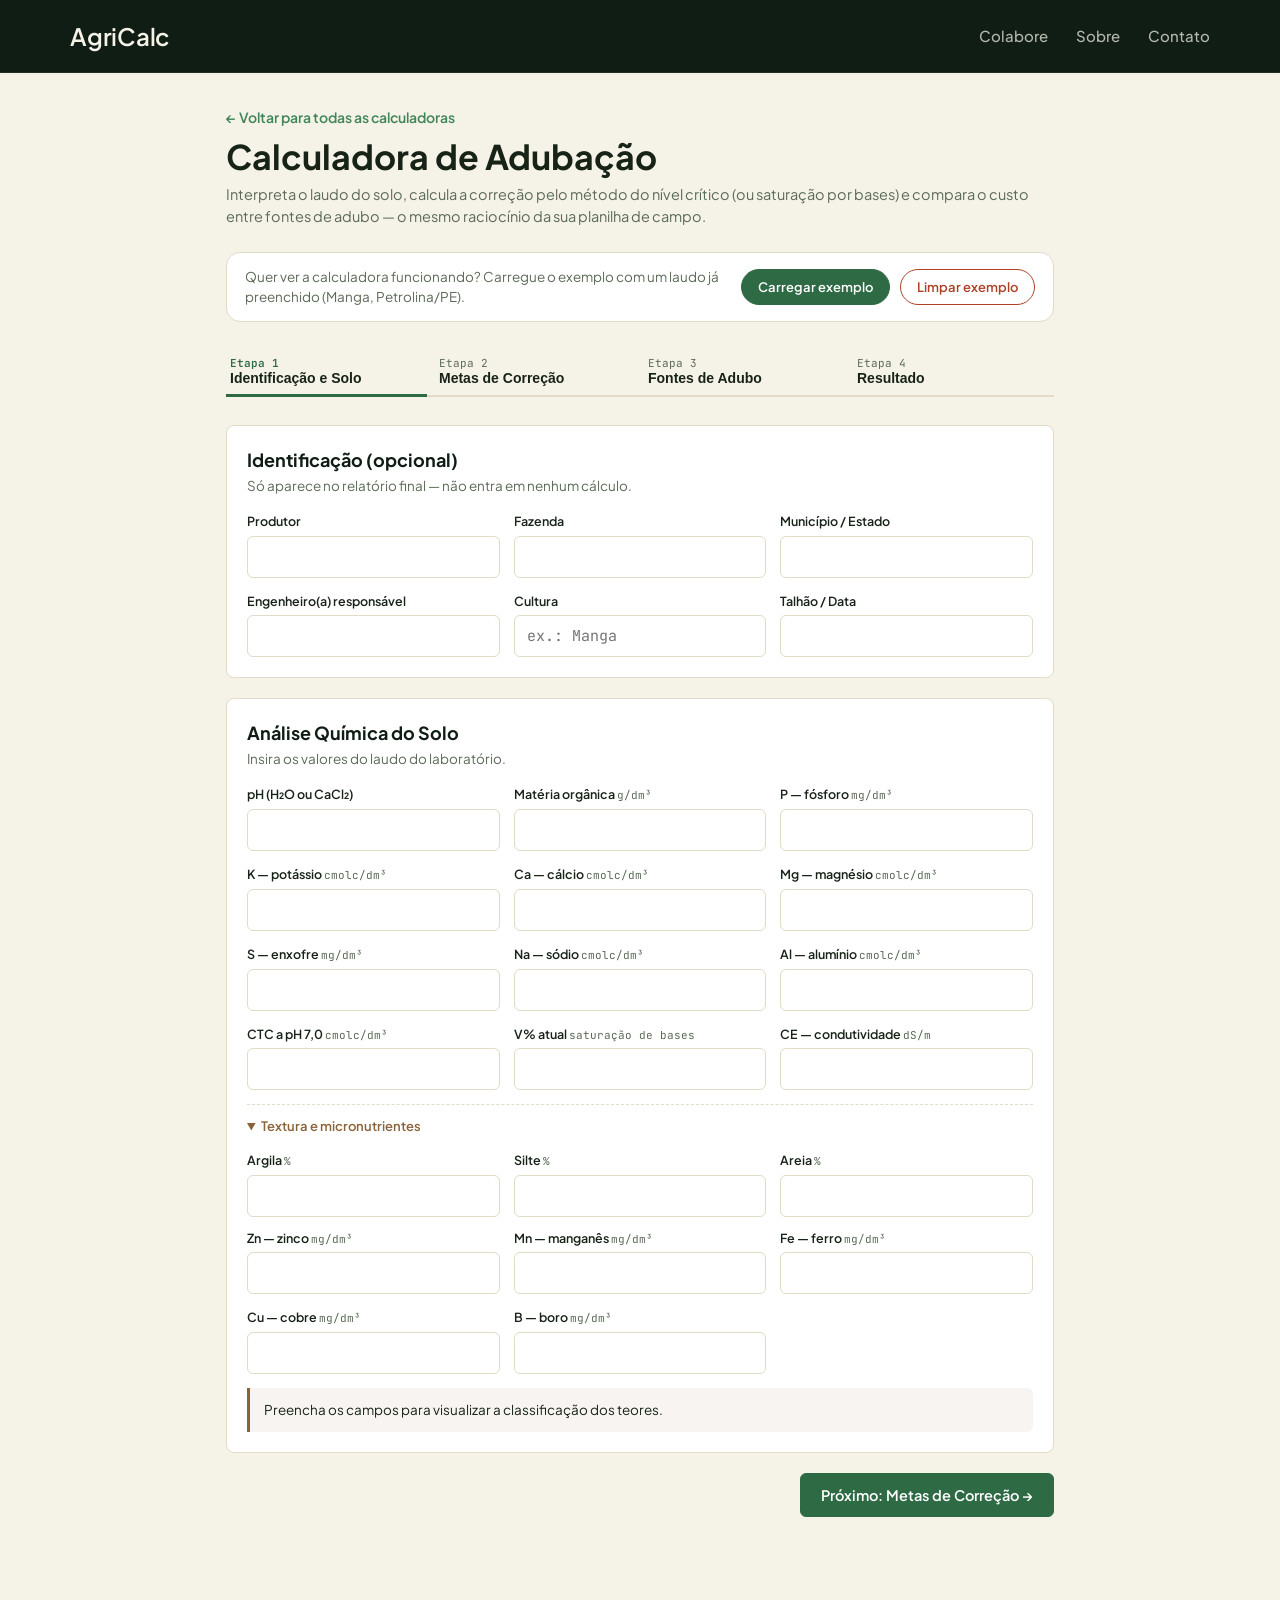
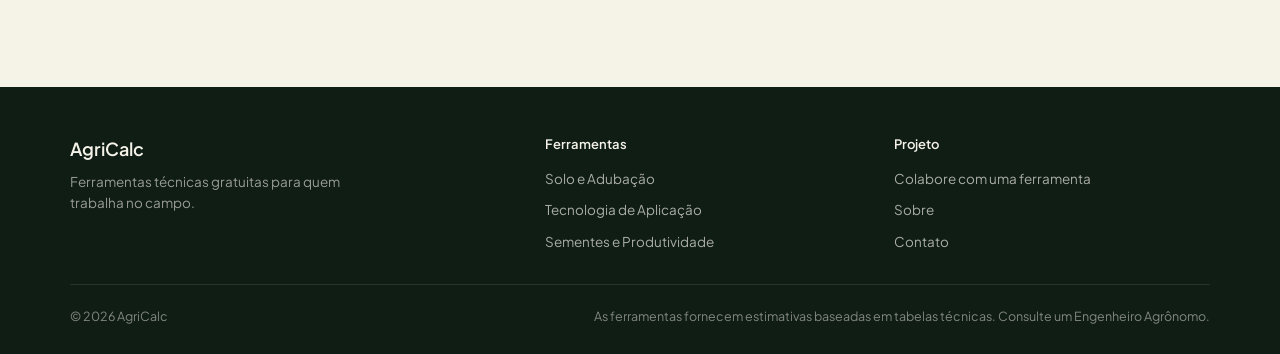
==== commit d2e6198c: "feat: adicionar rodapé com informações e links úteis para o AgriCalc" ====
--- a/apps/correcao.html
+++ b/apps/correcao.html
@@ -248,10 +248,35 @@
 
   </div>
 
+  <!-- RODAPÉ -->
   <footer>
-    <div class="container footer-wrap">
-      <div>🌱 <strong style="color:#fff;">AgriCalc</strong> — Ferramentas para Agronomia</div>
-      <div>Recomendações baseadas em tabelas nutricionais genéricas (método do nível crítico / saturação por bases). Para recomendação oficial e aplicação em campo, consulte um(a) Engenheiro(a) Agrônomo(a).</div>
+    <div class="container">
+      <div class="footer-grid">
+        <div class="footer-col footer-brand">
+          <div class="footer-logo">AgriCalc</div>
+          <p>Ferramentas técnicas gratuitas para quem trabalha no campo.</p>
+        </div>
+        <div class="footer-col">
+          <h4>Ferramentas</h4>
+          <ul>
+            <li><a href="index.html#solo">Solo e Adubação</a></li>
+            <li><a href="index.html#fitossanidade">Tecnologia de Aplicação</a></li>
+            <li><a href="index.html#graos">Sementes e Produtividade</a></li>
+          </ul>
+        </div>
+        <div class="footer-col">
+          <h4>Projeto</h4>
+          <ul>
+            <li><a href="pages/colaborar.html">Colabore com uma ferramenta</a></li>
+            <li><a href="pages/sobre.html">Sobre</a></li>
+            <li><a href="pages/contato.html">Contato</a></li>
+          </ul>
+        </div>
+      </div>
+      <div class="footer-bottom">
+        <span>© 2026 AgriCalc</span>
+        <span>As ferramentas fornecem estimativas baseadas em tabelas técnicas. Consulte um Engenheiro Agrônomo.</span>
+      </div>
     </div>
   </footer>
 
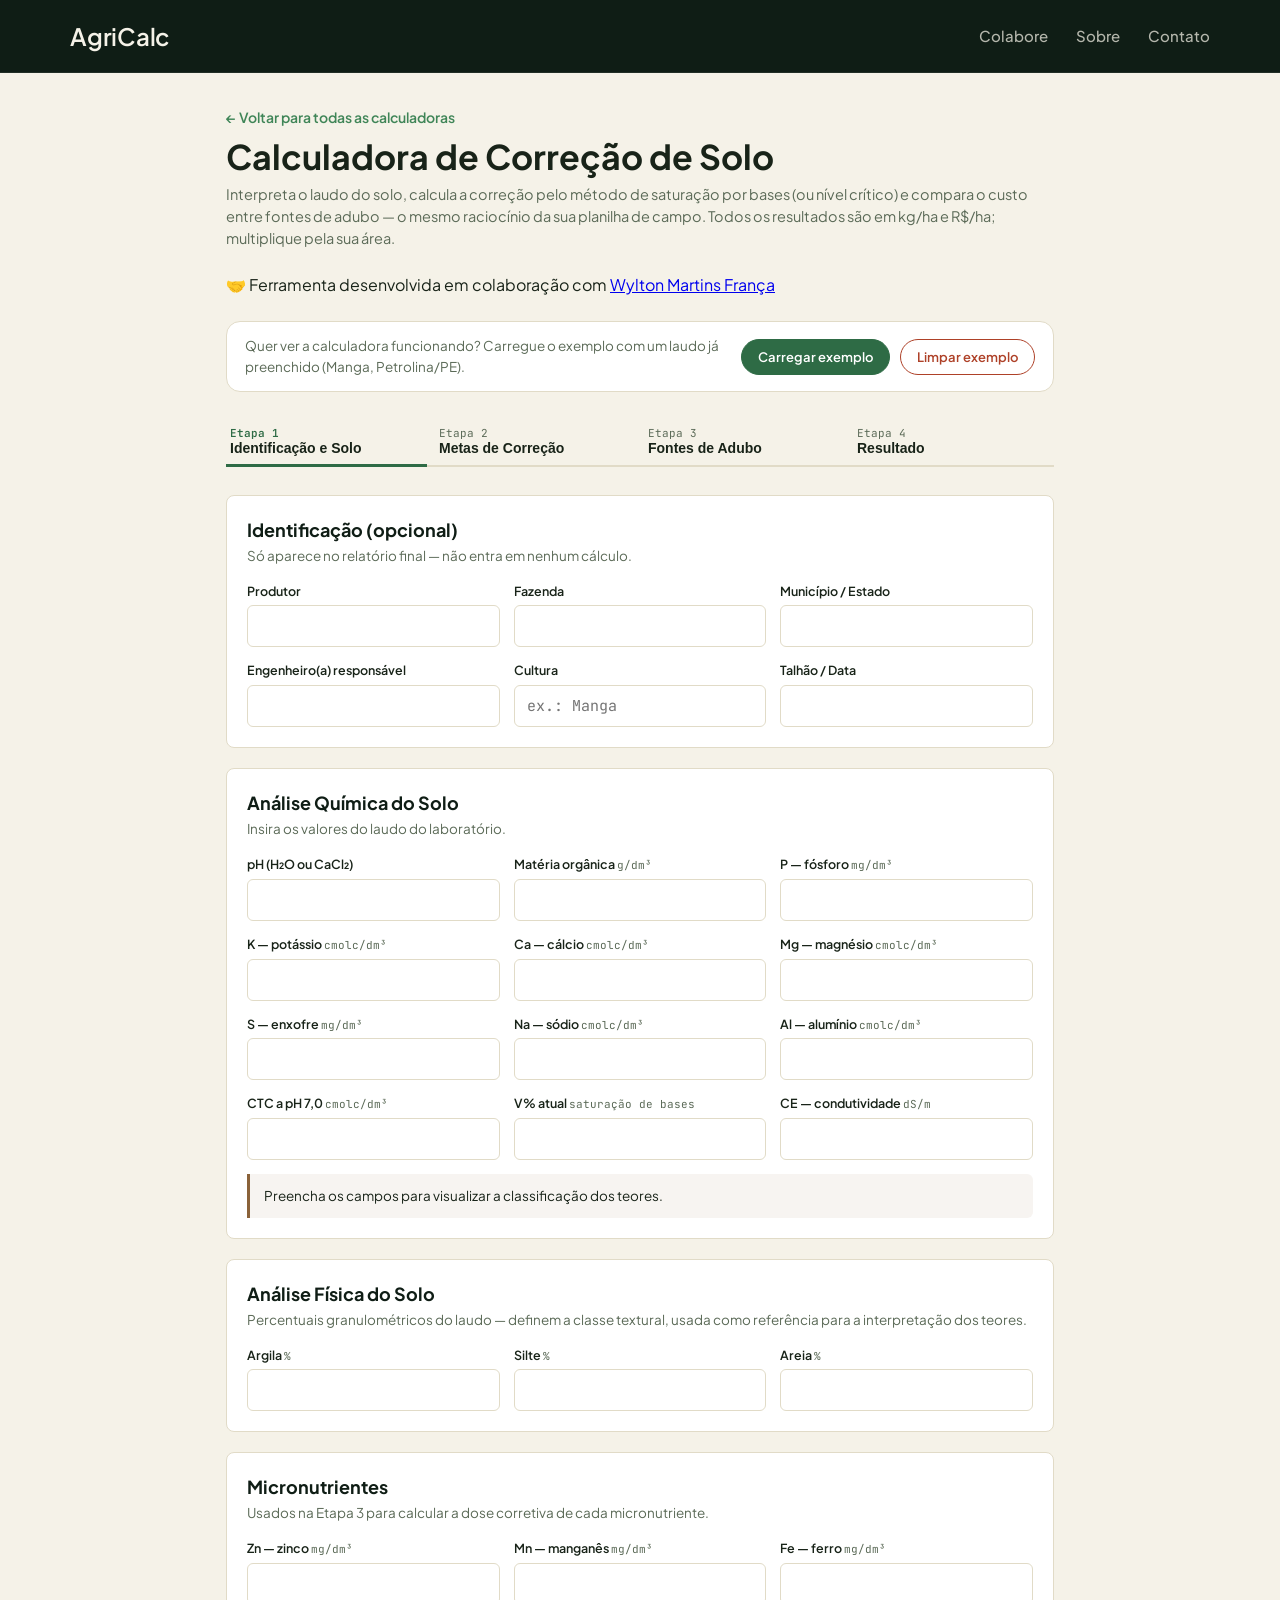
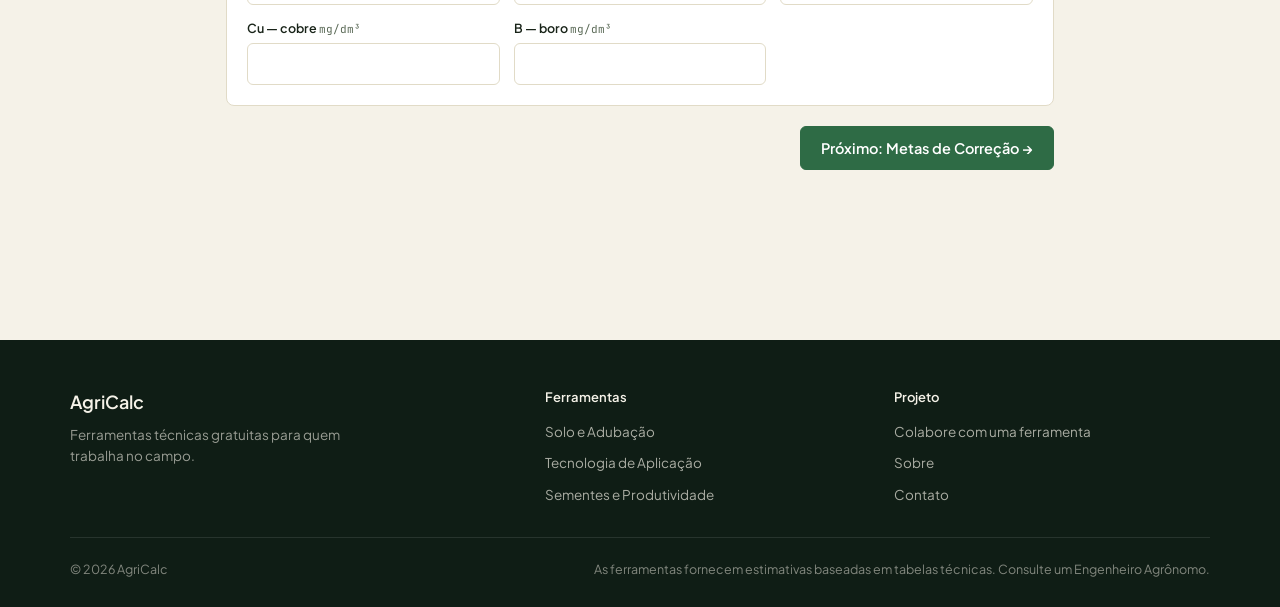
==== commit ecb03246: "feat: atualizar título e descrição da calculadora de correção de solo, adicionar créditos e reorgani" ====
--- a/apps/correcao.html
+++ b/apps/correcao.html
@@ -13,7 +13,7 @@
 <!-- CABEÇALHO -->
 <header>
   <div class="container nav-wrap">
-    <a href="index.html" class="brand">AgriCalc</a>
+    <a href="../index.html" class="brand">AgriCalc</a>
     
     <!-- Botão Hambúrguer -->
     <button class="hamburger-btn" id="menuToggle" aria-label="Abrir menu" aria-expanded="false">
@@ -24,9 +24,9 @@
 
     <nav id="navMenu">
       <ul>
-        <li><a href="pages/colaborar.html">Colabore</a></li>
-        <li><a href="pages/sobre.html">Sobre</a></li>
-        <li><a href="pages/contato.html">Contato</a></li>
+        <li><a href="../pages/colaborar.html">Colabore</a></li>
+        <li><a href="../pages/sobre.html">Sobre</a></li>
+        <li><a href="../pages/contato.html">Contato</a></li>
       </ul>
     </nav>
   </div>
@@ -37,8 +37,12 @@
     <a href="../index.html" class="btn-back">← Voltar para todas as calculadoras</a>
 
     <div class="app-header">
-      <h1>Calculadora de Adubação</h1>
-      <p>Interpreta o laudo do solo, calcula a correção pelo método do nível crítico (ou saturação por bases) e compara o custo entre fontes de adubo — o mesmo raciocínio da sua planilha de campo.</p>
+      <h1>Calculadora de Correção de Solo</h1>
+      <p>Interpreta o laudo do solo, calcula a correção pelo método de saturação por bases (ou nível crítico) e compara o custo entre fontes de adubo — o mesmo raciocínio da sua planilha de campo. Todos os resultados são em kg/ha e R$/ha; multiplique pela sua área.</p>
+    </div>
+    
+    <div class="app-header">
+      <div class="credit-tag">🤝 Ferramenta desenvolvida em colaboração com <a href="https://www.instagram.com/wylton_thd/" target="_blank" rel="noopener">Wylton Martins França</a></div>
     </div>
 
     <div class="example-bar">
@@ -102,23 +106,29 @@
           <div class="field"><label>CE — condutividade <span class="unit">dS/m</span></label><input type="text" id="ce" oninput="atualizarTudo()"></div>
         </div>
 
-        <details open>
-          <summary>Textura e micronutrientes</summary>
-          <div class="grid" style="margin-top:12px;">
-            <div class="field"><label>Argila <span class="unit">%</span></label><input type="text" id="argila" oninput="atualizarTudo()"></div>
-            <div class="field"><label>Silte <span class="unit">%</span></label><input type="text" id="silte" oninput="atualizarTudo()"></div>
-            <div class="field"><label>Areia <span class="unit">%</span></label><input type="text" id="areia" oninput="atualizarTudo()"></div>
-          </div>
-          <div class="grid" style="margin-top:12px;">
-            <div class="field"><label>Zn — zinco <span class="unit">mg/dm³</span></label><input type="text" id="zn" oninput="atualizarTudo()"></div>
-            <div class="field"><label>Mn — manganês <span class="unit">mg/dm³</span></label><input type="text" id="mn" oninput="atualizarTudo()"></div>
-            <div class="field"><label>Fe — ferro <span class="unit">mg/dm³</span></label><input type="text" id="fe" oninput="atualizarTudo()"></div>
-            <div class="field"><label>Cu — cobre <span class="unit">mg/dm³</span></label><input type="text" id="cu" oninput="atualizarTudo()"></div>
-            <div class="field"><label>B — boro <span class="unit">mg/dm³</span></label><input type="text" id="b" oninput="atualizarTudo()"></div>
-          </div>
-        </details>
-
         <div id="niveis" class="callout">Preencha os campos para visualizar a classificação dos teores.</div>
+      </div>
+
+      <div class="card">
+        <h2>Análise Física do Solo</h2>
+        <p class="sub">Percentuais granulométricos do laudo — definem a classe textural, usada como referência para a interpretação dos teores.</p>
+        <div class="grid">
+          <div class="field"><label>Argila <span class="unit">%</span></label><input type="text" id="argila" oninput="atualizarTudo()"></div>
+          <div class="field"><label>Silte <span class="unit">%</span></label><input type="text" id="silte" oninput="atualizarTudo()"></div>
+          <div class="field"><label>Areia <span class="unit">%</span></label><input type="text" id="areia" oninput="atualizarTudo()"></div>
+        </div>
+      </div>
+
+      <div class="card">
+        <h2>Micronutrientes</h2>
+        <p class="sub">Usados na Etapa 3 para calcular a dose corretiva de cada micronutriente.</p>
+        <div class="grid">
+          <div class="field"><label>Zn — zinco <span class="unit">mg/dm³</span></label><input type="text" id="zn" oninput="atualizarTudo()"></div>
+          <div class="field"><label>Mn — manganês <span class="unit">mg/dm³</span></label><input type="text" id="mn" oninput="atualizarTudo()"></div>
+          <div class="field"><label>Fe — ferro <span class="unit">mg/dm³</span></label><input type="text" id="fe" oninput="atualizarTudo()"></div>
+          <div class="field"><label>Cu — cobre <span class="unit">mg/dm³</span></label><input type="text" id="cu" oninput="atualizarTudo()"></div>
+          <div class="field"><label>B — boro <span class="unit">mg/dm³</span></label><input type="text" id="b" oninput="atualizarTudo()"></div>
+        </div>
       </div>
 
       <div class="nav-row">
@@ -131,36 +141,28 @@
     <div class="panel" data-panel="2">
 
       <div class="card">
-        <h2>Área e Cultura</h2>
-        <div class="grid two">
-          <div class="field"><label>Área a adubar <span class="unit">hectares</span></label><input type="text" id="area" oninput="atualizarTudo()"></div>
-          <div class="field"><label>Regime</label>
-            <select id="regime">
-              <option value="sequeiro">Sequeiro</option>
-              <option value="irrigada">Irrigada</option>
-            </select>
-          </div>
-        </div>
-      </div>
-
-      <div class="card">
         <h2>Método de correção de Ca, Mg e K</h2>
-        <p class="sub">P é sempre corrigido pelo nível crítico. Para Ca, Mg e K, escolha entre elevar até um teor crítico fixo ou até um % alvo da CTC (saturação por bases).</p>
+        <p class="sub">P é sempre corrigido pelo nível crítico. Para Ca, Mg e K, escolha entre elevar até um % alvo da CTC (saturação por bases — método padrão) ou até um teor crítico fixo (nível crítico).</p>
         <div class="radio-row">
-          <label><input type="radio" name="metodo" value="nc" checked onchange="atualizarTudo()"> Nível crítico</label>
-          <label><input type="radio" name="metodo" value="sat" onchange="atualizarTudo()"> Saturação por bases (% da CTC)</label>
-        </div>
+          <label><input type="radio" name="metodo" value="sat" checked onchange="atualizarMetodo()"> Saturação por bases (% da CTC)</label>
+          <label><input type="radio" name="metodo" value="nc" onchange="atualizarMetodo()"> Nível crítico</label>
+        </div>
+
         <div class="grid four">
           <div class="field"><label>P crítico <span class="unit">mg/dm³</span></label><input type="text" id="critP" value="60" oninput="atualizarTudo()"></div>
-          <div class="field"><label>Ca crítico <span class="unit">cmolc/dm³</span></label><input type="text" id="critCa" value="3,0" oninput="atualizarTudo()"></div>
-          <div class="field"><label>Mg crítico <span class="unit">cmolc/dm³</span></label><input type="text" id="critMg" value="0,8" oninput="atualizarTudo()"></div>
-          <div class="field"><label>K crítico <span class="unit">cmolc/dm³</span></label><input type="text" id="critK" value="0,31" oninput="atualizarTudo()"></div>
-        </div>
-        <div class="grid four" style="margin-top:12px;">
+        </div>
+
+        <div class="grid four" id="camposSaturacao" style="margin-top:12px;">
           <div class="field"><label>Ca alvo <span class="unit">% da CTC</span></label><input type="text" id="satCa" value="60" oninput="atualizarTudo()"></div>
           <div class="field"><label>Mg alvo <span class="unit">% da CTC</span></label><input type="text" id="satMg" value="15" oninput="atualizarTudo()"></div>
           <div class="field"><label>K alvo <span class="unit">% da CTC</span></label><input type="text" id="satK" value="5" oninput="atualizarTudo()"></div>
           <div class="field"><label>V% alvo</label><input type="text" id="vAlvo" value="70" oninput="atualizarTudo()"></div>
+        </div>
+
+        <div class="grid four" id="camposNivelCritico" style="margin-top:12px; display:none;">
+          <div class="field"><label>Ca crítico <span class="unit">cmolc/dm³</span></label><input type="text" id="critCa" value="3,0" oninput="atualizarTudo()"></div>
+          <div class="field"><label>Mg crítico <span class="unit">cmolc/dm³</span></label><input type="text" id="critMg" value="0,8" oninput="atualizarTudo()"></div>
+          <div class="field"><label>K crítico <span class="unit">cmolc/dm³</span></label><input type="text" id="critK" value="0,31" oninput="atualizarTudo()"></div>
         </div>
       </div>
 
@@ -259,17 +261,17 @@
         <div class="footer-col">
           <h4>Ferramentas</h4>
           <ul>
-            <li><a href="index.html#solo">Solo e Adubação</a></li>
-            <li><a href="index.html#fitossanidade">Tecnologia de Aplicação</a></li>
-            <li><a href="index.html#graos">Sementes e Produtividade</a></li>
+            <li><a href="../index.html#solo">Solo e Adubação</a></li>
+            <li><a href="../index.html#fitossanidade">Tecnologia de Aplicação</a></li>
+            <li><a href="../index.html#graos">Sementes e Produtividade</a></li>
           </ul>
         </div>
         <div class="footer-col">
           <h4>Projeto</h4>
           <ul>
-            <li><a href="pages/colaborar.html">Colabore com uma ferramenta</a></li>
-            <li><a href="pages/sobre.html">Sobre</a></li>
-            <li><a href="pages/contato.html">Contato</a></li>
+            <li><a href="../pages/colaborar.html">Colabore com uma ferramenta</a></li>
+            <li><a href="../pages/sobre.html">Sobre</a></li>
+            <li><a href="../pages/contato.html">Contato</a></li>
           </ul>
         </div>
       </div>
@@ -280,6 +282,7 @@
     </div>
   </footer>
 
+  <script src="../js/main.js"></script>
 <script>
 /* ---------- utilidades numéricas ---------- */
 function num(id){
@@ -408,6 +411,14 @@
   window.scrollTo({top:0, behavior:'smooth'});
 }
 
+/* ---------- alterna campos visíveis conforme o método de correção ---------- */
+function atualizarMetodo(){
+  const metodo = document.querySelector('input[name="metodo"]:checked').value;
+  document.getElementById('camposSaturacao').style.display = metodo === 'sat' ? '' : 'none';
+  document.getElementById('camposNivelCritico').style.display = metodo === 'nc' ? '' : 'none';
+  atualizarTudo();
+}
+
 /* ---------- cálculo principal ---------- */
 function atualizarTudo(){
   atualizarNiveis();
@@ -505,7 +516,7 @@
 }
 
 /* ---------- tabela de fontes / custo ---------- */
-function linhaProduto(grp, produto, alvoKgHa, area, selecionadoId){
+function linhaProduto(grp, produto, alvoKgHa, selecionadoId){
   const comp = valorOverride(grp, produto.id, 'comp', produto.comp);
   const qtdHa = comp>0 ? (alvoKgHa*100)/comp : 0;
   const custoHa = qtdHa * valorOverride(grp, produto.id, 'preco', produto.preco);
@@ -518,24 +529,22 @@
   return {
     html: '<tr class="'+(selecionado?'selected':'')+'"><td>'+produto.nome+(selecionado?' <strong>(selecionada)</strong>':'')+'</td>'+
       '<td class="num">'+fmt(qtdHa,1)+'</td>'+
-      '<td class="num">'+fmt(qtdHa*area,0)+'</td>'+
       '<td>'+(extras||'—')+'</td>'+
-      '<td class="num">R$ '+fmt(custoHa,2)+'</td>'+
-      '<td class="num">R$ '+fmt(custoHa*area,2)+'</td></tr>',
+      '<td class="num">R$ '+fmt(custoHa,2)+'</td></tr>',
     qtdHa, custoHa, selecionado
   };
 }
 
-function tabelaGrupo(grp, alvoKgHa, area, selId){
+function tabelaGrupo(grp, alvoKgHa, selId){
   if(alvoKgHa<=0){
     return {html:'<p class="callout">Meta de '+LABELS[grp]+' já atendida pelo solo — nenhuma correção necessária.</p>', selecionada:null};
   }
   const selecionadoId = document.getElementById(selId).value;
-  let head = '<div class="table-responsive"><table><tr><th>Fonte de '+LABELS[grp]+'</th><th class="num">kg/ha</th><th class="num">Total ('+fmt(area,0)+' ha)</th><th>Nutrientes extras</th><th class="num">R$/ha</th><th class="num">R$ total</th></tr>';
+  let head = '<div class="table-responsive"><table><tr><th>Fonte de '+LABELS[grp]+'</th><th class="num">kg/ha</th><th>Nutrientes extras</th><th class="num">R$/ha</th></tr>';
   let body = '';
   let selecionada = null;
   CATALOGO[grp].forEach(prod=>{
-    const linha = linhaProduto(grp, prod, alvoKgHa, area, selecionadoId);
+    const linha = linhaProduto(grp, prod, alvoKgHa, selecionadoId);
     body += linha.html;
     if(linha.selecionado) selecionada = linha;
   });
@@ -543,12 +552,11 @@
 }
 
 function renderResultado(){
-  const area = num('area')||1;
   const m = calcularMetas();
 
   let out = '';
 
-  out += '<div class="card"><h2>Resumo das Metas de Correção</h2><p class="sub">Método usado para Ca, Mg e K: <strong>'+(m.ref.usarSat?'Saturação por Bases':'Nível Crítico')+'</strong>. Valores em kg/ha e para a área total.</p>';
+  out += '<div class="card"><h2>Resumo das Metas de Correção</h2><p class="sub">Método usado para Ca, Mg e K: <strong>'+(m.ref.usarSat?'Saturação por Bases':'Nível Crítico')+'</strong>. Valores em kg por hectare — multiplique pela área da sua lavoura.</p>';
   out += '<div class="kpi-row">';
   [['P₂O₅', m.P2O5], ['K₂O', m.K2O], ['Ca', m.Ca], ['Mg', m.Mg]].forEach(([label,val])=>{
     out += '<div class="kpi"><div class="k-label">'+label+'</div><div class="k-value">'+fmt(val,1)+' kg/ha</div></div>';
@@ -566,9 +574,9 @@
     ['Mg', m.Mg, 'fonteMg'],
   ];
   grupos.forEach(([grp, alvo, selId])=>{
-    const t = tabelaGrupo(grp, alvo, area, selId);
+    const t = tabelaGrupo(grp, alvo, selId);
     out += '<div class="card"><h2>'+LABELS[grp]+'</h2>'+t.html+'</div>';
-    if(t.selecionada) totalCusto += t.selecionada.custoHa*area;
+    if(t.selecionada) totalCusto += t.selecionada.custoHa;
   });
 
   // micronutrientes
@@ -579,23 +587,21 @@
     ['B', microB(num('b')), 'Bórax', num('precoB')],
     ['Fe', microFe(num('fe')), 'Fe-EDTA', num('precoFe')],
   ];
-  let microHtml = '<div class="table-responsive"><table><tr><th>Nutriente</th><th>Teor</th><th>Classe</th><th>Recomendação</th><th class="num">Total área</th><th class="num">R$ total</th></tr>';
+  let microHtml = '<div class="table-responsive"><table><tr><th>Nutriente</th><th>Teor</th><th>Classe</th><th>Recomendação</th><th class="num">R$/ha</th></tr>';
   let custoMicro = 0;
   micros.forEach(([sym, r, produto, preco])=>{
-    const totalKg = r.dose*area;
-    const custo = totalKg*preco;
-    if(r.dose>0) custoMicro += custo;
+    const custoHa = r.dose*preco;
+    if(r.dose>0) custoMicro += custoHa;
     microHtml += '<tr><td>'+sym+'</td><td class="num">'+fmt(num(sym.toLowerCase()),2)+' mg/dm³</td><td>'+tag(r.c)+'</td>'+
       '<td>'+(r.dose>0 ? r.dose+' kg/ha de '+produto : 'Dispensa aplicação')+'</td>'+
-      '<td class="num">'+fmt(totalKg,0)+' kg</td>'+
-      '<td class="num">'+(r.dose>0?'R$ '+fmt(custo,2):'—')+'</td></tr>';
+      '<td class="num">'+(r.dose>0?'R$ '+fmt(custoHa,2):'—')+'</td></tr>';
   });
   microHtml += '</table></div>';
   out += '<div class="card"><h2>Micronutrientes</h2><p class="sub">Doses corretivas fixas conforme classe de teor do laudo.</p>'+microHtml+'</div>';
   totalCusto += custoMicro;
 
-  out += '<div class="total-box"><div><div class="t-label">Custo estimado do plano de adubação · '+fmt(area,0)+' ha</div><div class="t-value">R$ '+fmt(totalCusto,2)+'</div></div>'+
-         '<div style="font-size:.85rem;color:#c9d6b8;max-width:280px;">Soma das fontes selecionadas em cada nutriente + micronutrientes recomendados. Preços são estimativas editáveis na Etapa 3.</div></div>';
+  out += '<div class="total-box"><div><div class="t-label">Custo estimado do plano de adubação · por hectare</div><div class="t-value">R$ '+fmt(totalCusto,2)+' /ha</div></div>'+
+         '<div style="font-size:.85rem;color:#c9d6b8;max-width:280px;">Soma das fontes selecionadas em cada nutriente + micronutrientes recomendados, por hectare. Multiplique pela sua área para o custo total. Preços são estimativas editáveis na Etapa 3.</div></div>';
 
   document.getElementById('resultado').innerHTML = out;
 }
@@ -606,14 +612,13 @@
   engenheiro:'Wylton Martins França', culturaNome:'Manga', talhaoData:'Talhão 1 · 18/06/2026',
   ph:'6,8', mo:'31,54', p:'53,2', k:'0,25', ca:'2,4', mg:'0,8', s:'', na:'0,43', al:'0',
   ctc:'7,37', vatual:'79', ce:'0,72', argila:'10', silte:'10', areia:'80',
-  zn:'17,9', mn:'26,4', fe:'196,2', cu:'0,6', b:'1,42', area:'5'
+  zn:'17,9', mn:'26,4', fe:'196,2', cu:'0,6', b:'1,42'
 };
 function carregarExemplo(){
   Object.entries(EXEMPLO).forEach(([id,val])=>{
     const el = document.getElementById(id);
     if(el) el.value = val;
   });
-  document.getElementById('regime').value = 'irrigada';
   atualizarTudo();
   irPara(1);
 }
@@ -622,8 +627,6 @@
     const el = document.getElementById(id);
     if(el) el.value = '';
   });
-  document.getElementById('area').value = '';
-  document.getElementById('regime').value = 'sequeiro';
   document.getElementById('niveis').innerHTML = 'Preencha os campos para visualizar a classificação dos teores.';
   ['p_ha','k_ha','ca_ha','mg_ha'].forEach(id=>document.getElementById(id).value='0,0');
   document.getElementById('n_ha').value = '0';
@@ -636,7 +639,7 @@
 popularSelects();
 atualizarComposicoes();
 atualizarNiveis();
-atualizarMetas();
+atualizarMetodo();
 </script>
 </body>
 </html>
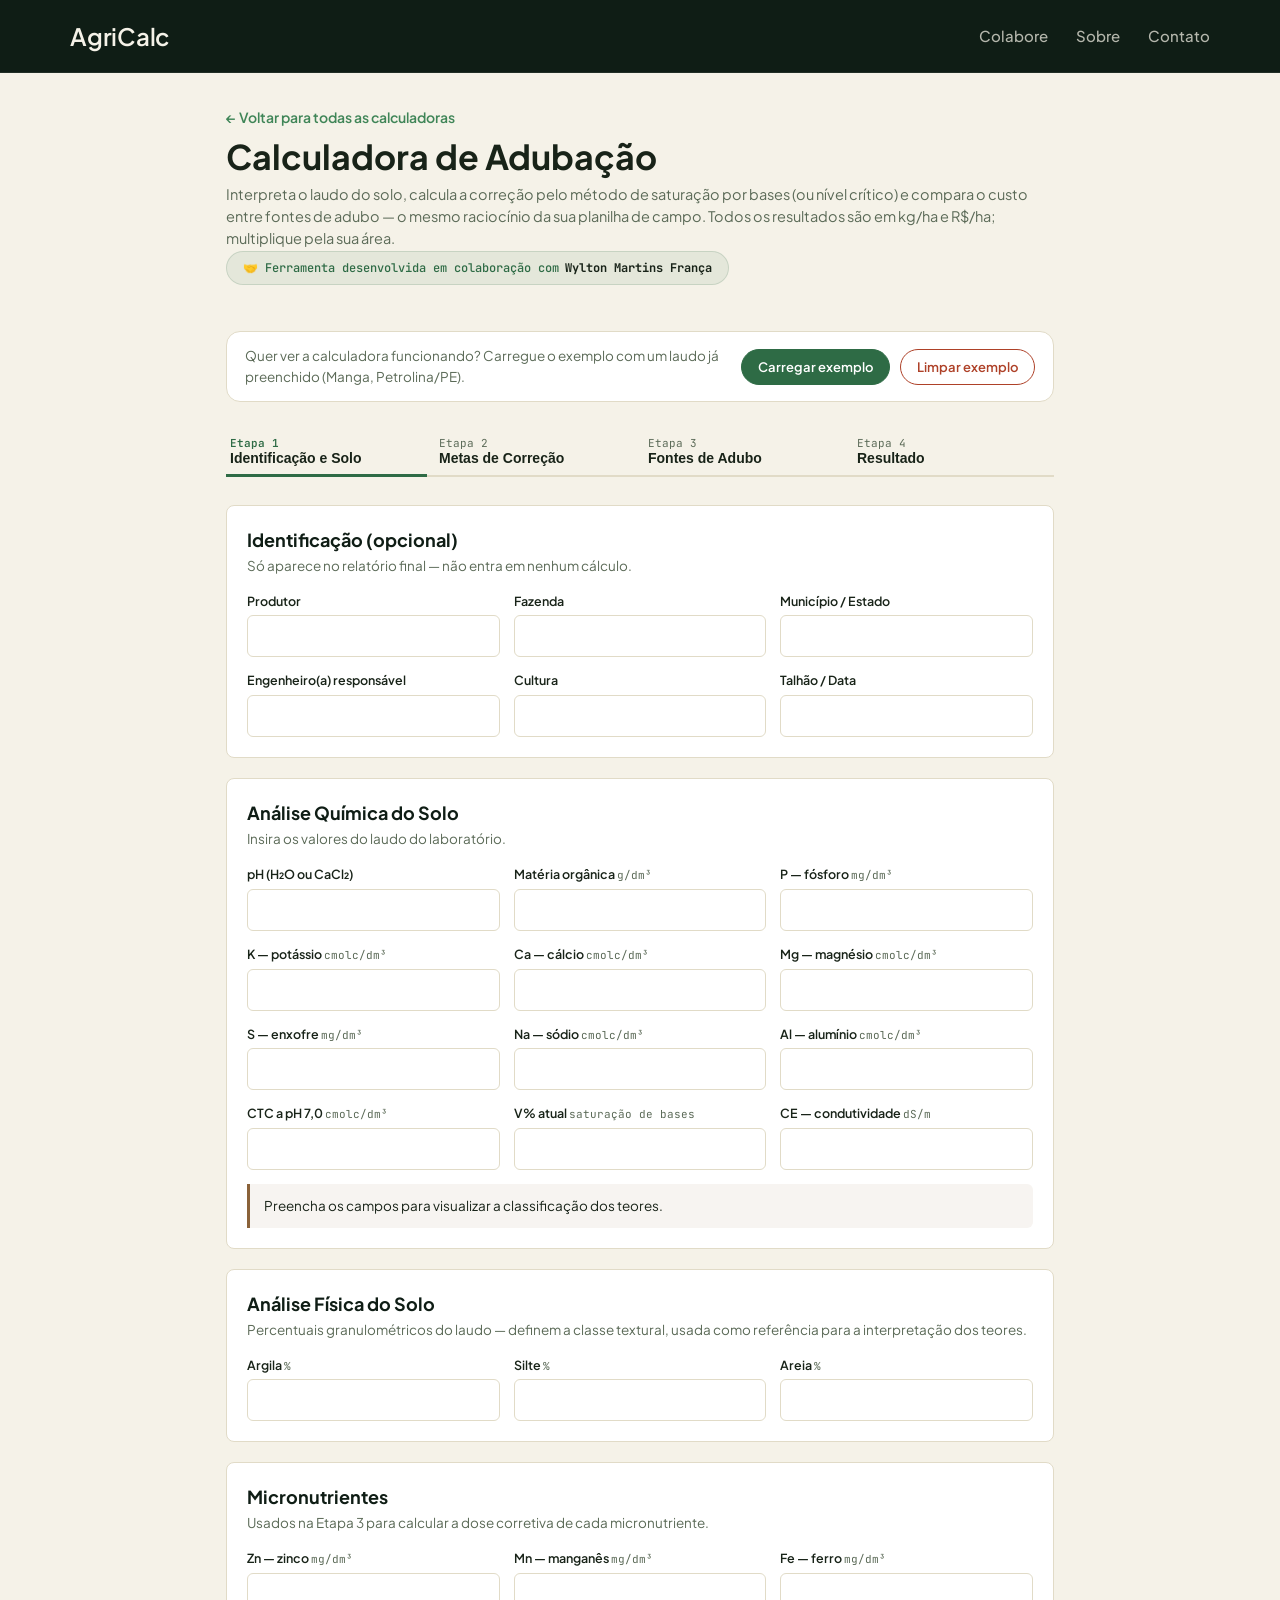
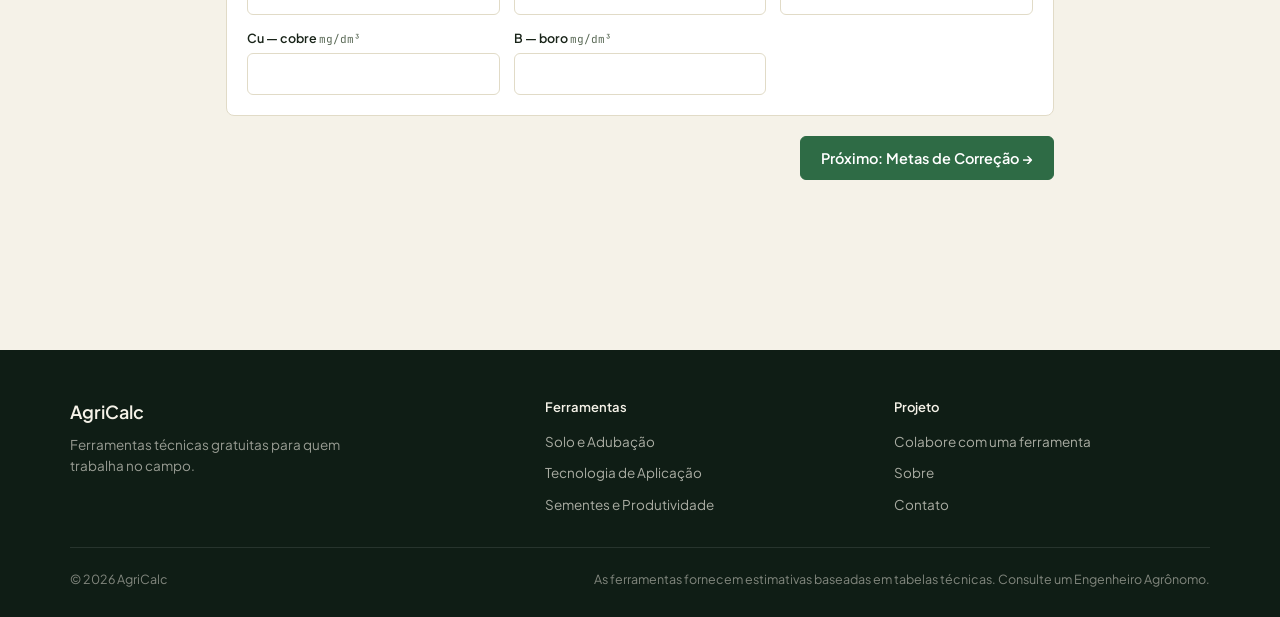
==== commit 8458b4e4: "feat: renomear calculadora de correção de solo para adubação e adicionar estilo para créditos de aut" ====
--- a/apps/correcao.html
+++ b/apps/correcao.html
@@ -37,11 +37,8 @@
     <a href="../index.html" class="btn-back">← Voltar para todas as calculadoras</a>
 
     <div class="app-header">
-      <h1>Calculadora de Correção de Solo</h1>
+      <h1>Calculadora de Adubação</h1>
       <p>Interpreta o laudo do solo, calcula a correção pelo método de saturação por bases (ou nível crítico) e compara o custo entre fontes de adubo — o mesmo raciocínio da sua planilha de campo. Todos os resultados são em kg/ha e R$/ha; multiplique pela sua área.</p>
-    </div>
-    
-    <div class="app-header">
       <div class="credit-tag">🤝 Ferramenta desenvolvida em colaboração com <a href="https://www.instagram.com/wylton_thd/" target="_blank" rel="noopener">Wylton Martins França</a></div>
     </div>
 
@@ -83,7 +80,7 @@
           <div class="field"><label>Fazenda</label><input type="text" id="fazenda"></div>
           <div class="field"><label>Município / Estado</label><input type="text" id="municipio"></div>
           <div class="field"><label>Engenheiro(a) responsável</label><input type="text" id="engenheiro"></div>
-          <div class="field"><label>Cultura</label><input type="text" id="culturaNome" placeholder="ex.: Manga"></div>
+          <div class="field"><label>Cultura</label><input type="text" id="culturaNome"></div>
           <div class="field"><label>Talhão / Data</label><input type="text" id="talhaoData"></div>
         </div>
       </div>
--- a/css/global.css
+++ b/css/global.css
@@ -435,6 +435,25 @@
 }
 .callout.warn { border-left-color: var(--color-alert); background: rgba(174, 65, 40, 0.07); }
 .callout.ok { border-left-color: var(--color-primary); background: rgba(46, 107, 69, 0.08); }
+
+/* Crédito de autoria da ferramenta */
+.credit-tag {
+  display: inline-flex;
+  align-items: center;
+  flex-wrap: wrap;
+  gap: 6px;
+  font-family: var(--font-mono);
+  font-size: 12px;
+  background: rgba(46, 107, 69, 0.08);
+  color: var(--color-primary);
+  padding: 7px 16px;
+  border-radius: 20px;
+  margin: 2px 0 22px 0;
+  font-weight: 500;
+  border: 1px solid rgba(46, 107, 69, 0.16);
+}
+.credit-tag a { color: var(--color-text); font-weight: 700; text-decoration: none; }
+.credit-tag a:hover { text-decoration: underline; }
 
 /* Composições e subcabeçalhos */
 .composition { font-family: var(--font-mono); font-size: 12px; color: var(--color-primary); margin-top: 4px; font-weight: 500; }
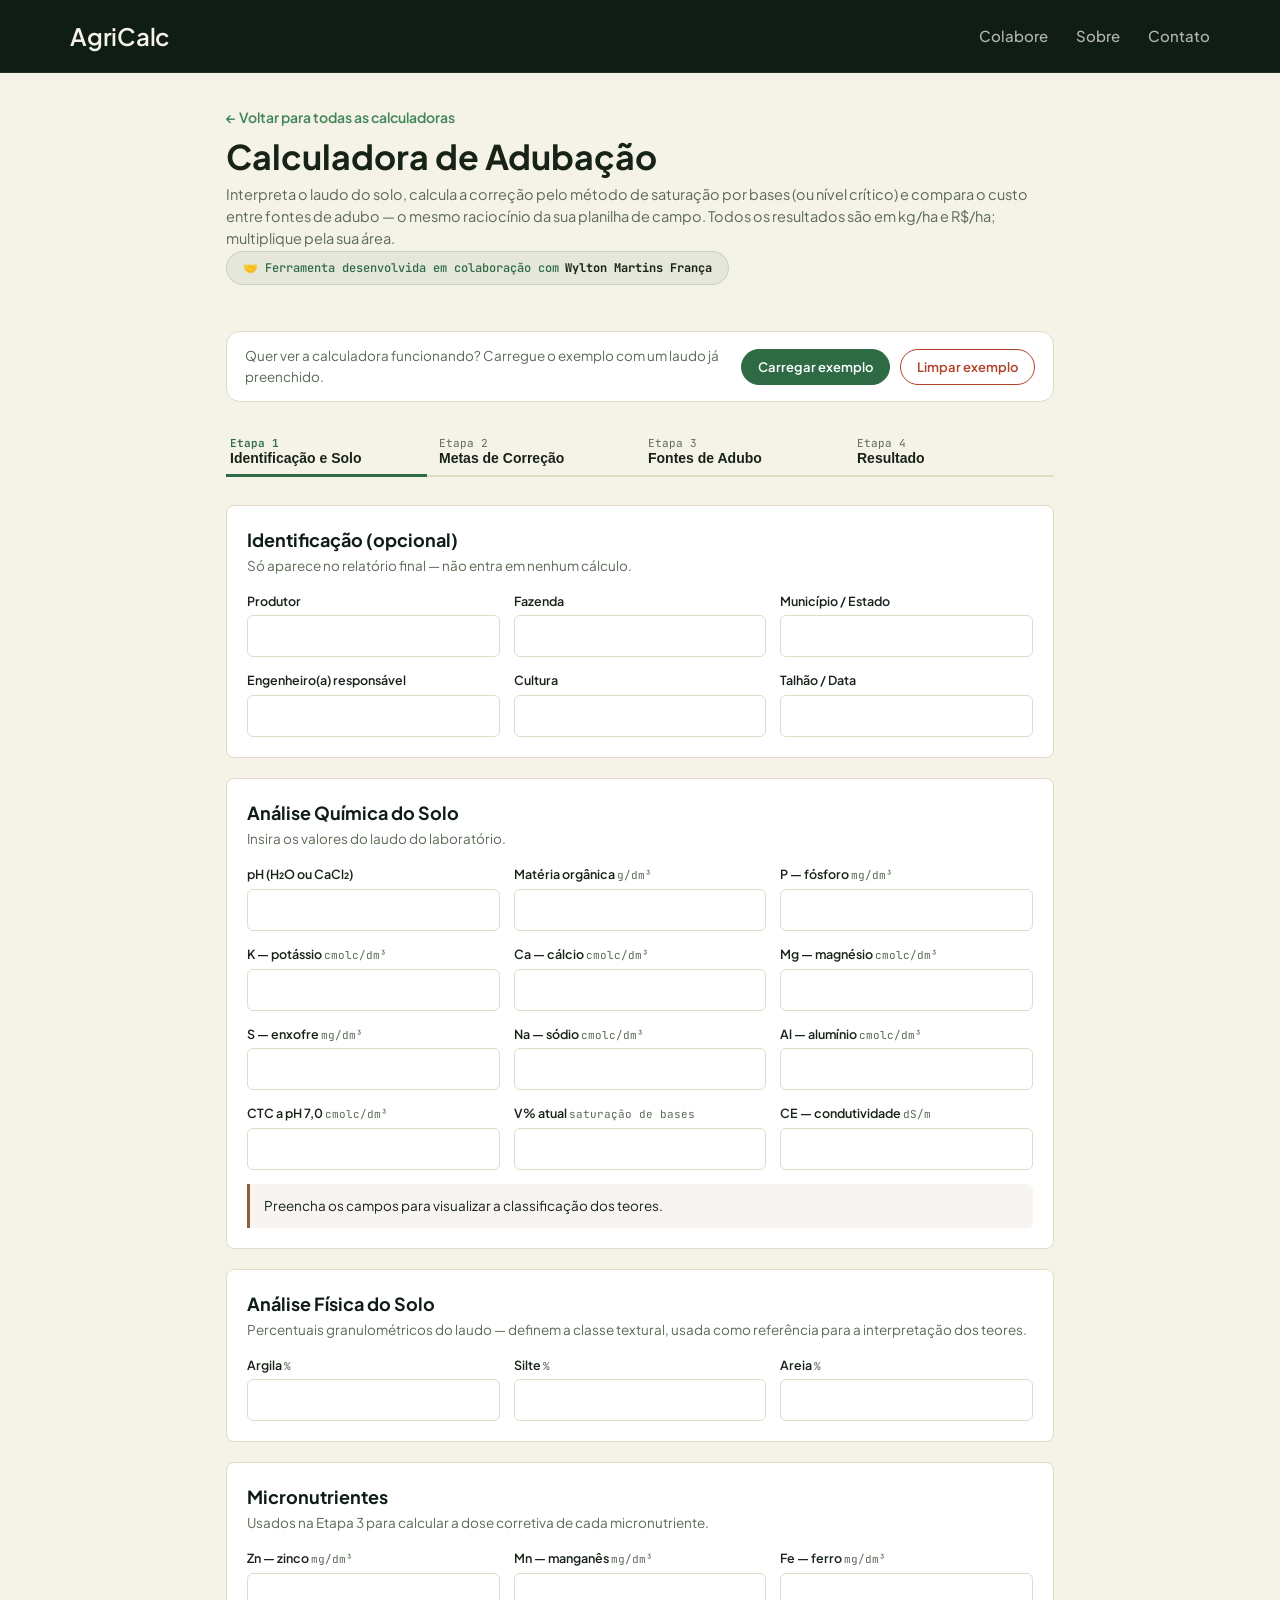
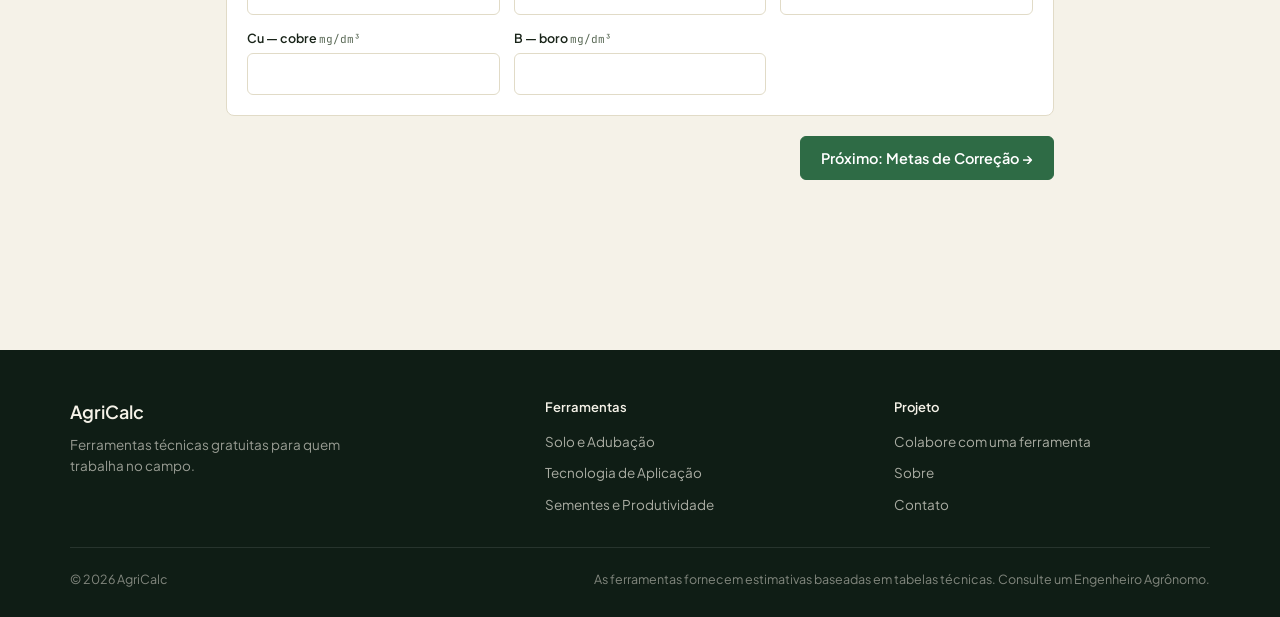
==== commit 52f68286: "feat: adicionar estilo para cards de ferramentas em breve na página inicial" ====
--- a/apps/correcao.html
+++ b/apps/correcao.html
@@ -43,7 +43,7 @@
     </div>
 
     <div class="example-bar">
-      <span class="ex-text">Quer ver a calculadora funcionando? Carregue o exemplo com um laudo já preenchido (Manga, Petrolina/PE).</span>
+      <span class="ex-text">Quer ver a calculadora funcionando? Carregue o exemplo com um laudo já preenchido.</span>
       <button class="btn-sm fill" onclick="carregarExemplo()">Carregar exemplo</button>
       <button class="btn-sm ghost-warn" onclick="limparExemplo()">Limpar exemplo</button>
     </div>
--- a/css/global.css
+++ b/css/global.css
@@ -294,6 +294,33 @@
   line-height: 1.45;
 }
 .app-link { font-size: 14px; font-weight: 600; color: var(--color-medium); display: flex; align-items: center; gap: 4px; }
+
+/* Cards de ferramentas ainda não publicadas (provisório) */
+.app-card.em-breve {
+  background: var(--color-bg);
+  border-top-color: var(--color-border) !important;
+  cursor: default;
+  pointer-events: none;
+  position: relative;
+}
+.app-card.em-breve:hover { transform: none; box-shadow: none; }
+.app-card.em-breve .app-icon { background: rgba(15, 29, 21, 0.06); filter: grayscale(1); opacity: .6; }
+.app-card.em-breve h3, .app-card.em-breve p, .app-card.em-breve .app-link { color: var(--color-muted); opacity: .65; }
+.app-card.em-breve::after {
+  content: 'Em breve';
+  position: absolute;
+  top: 16px;
+  right: 16px;
+  font-family: var(--font-mono);
+  font-size: 10.5px;
+  font-weight: 700;
+  letter-spacing: .03em;
+  text-transform: uppercase;
+  color: var(--color-muted);
+  background: var(--color-border);
+  padding: 3px 9px;
+  border-radius: 20px;
+}
 
 /* ==========================================================================
    PÁGINAS DE CALCULADORA (ex.: apps/adubacao.html)
